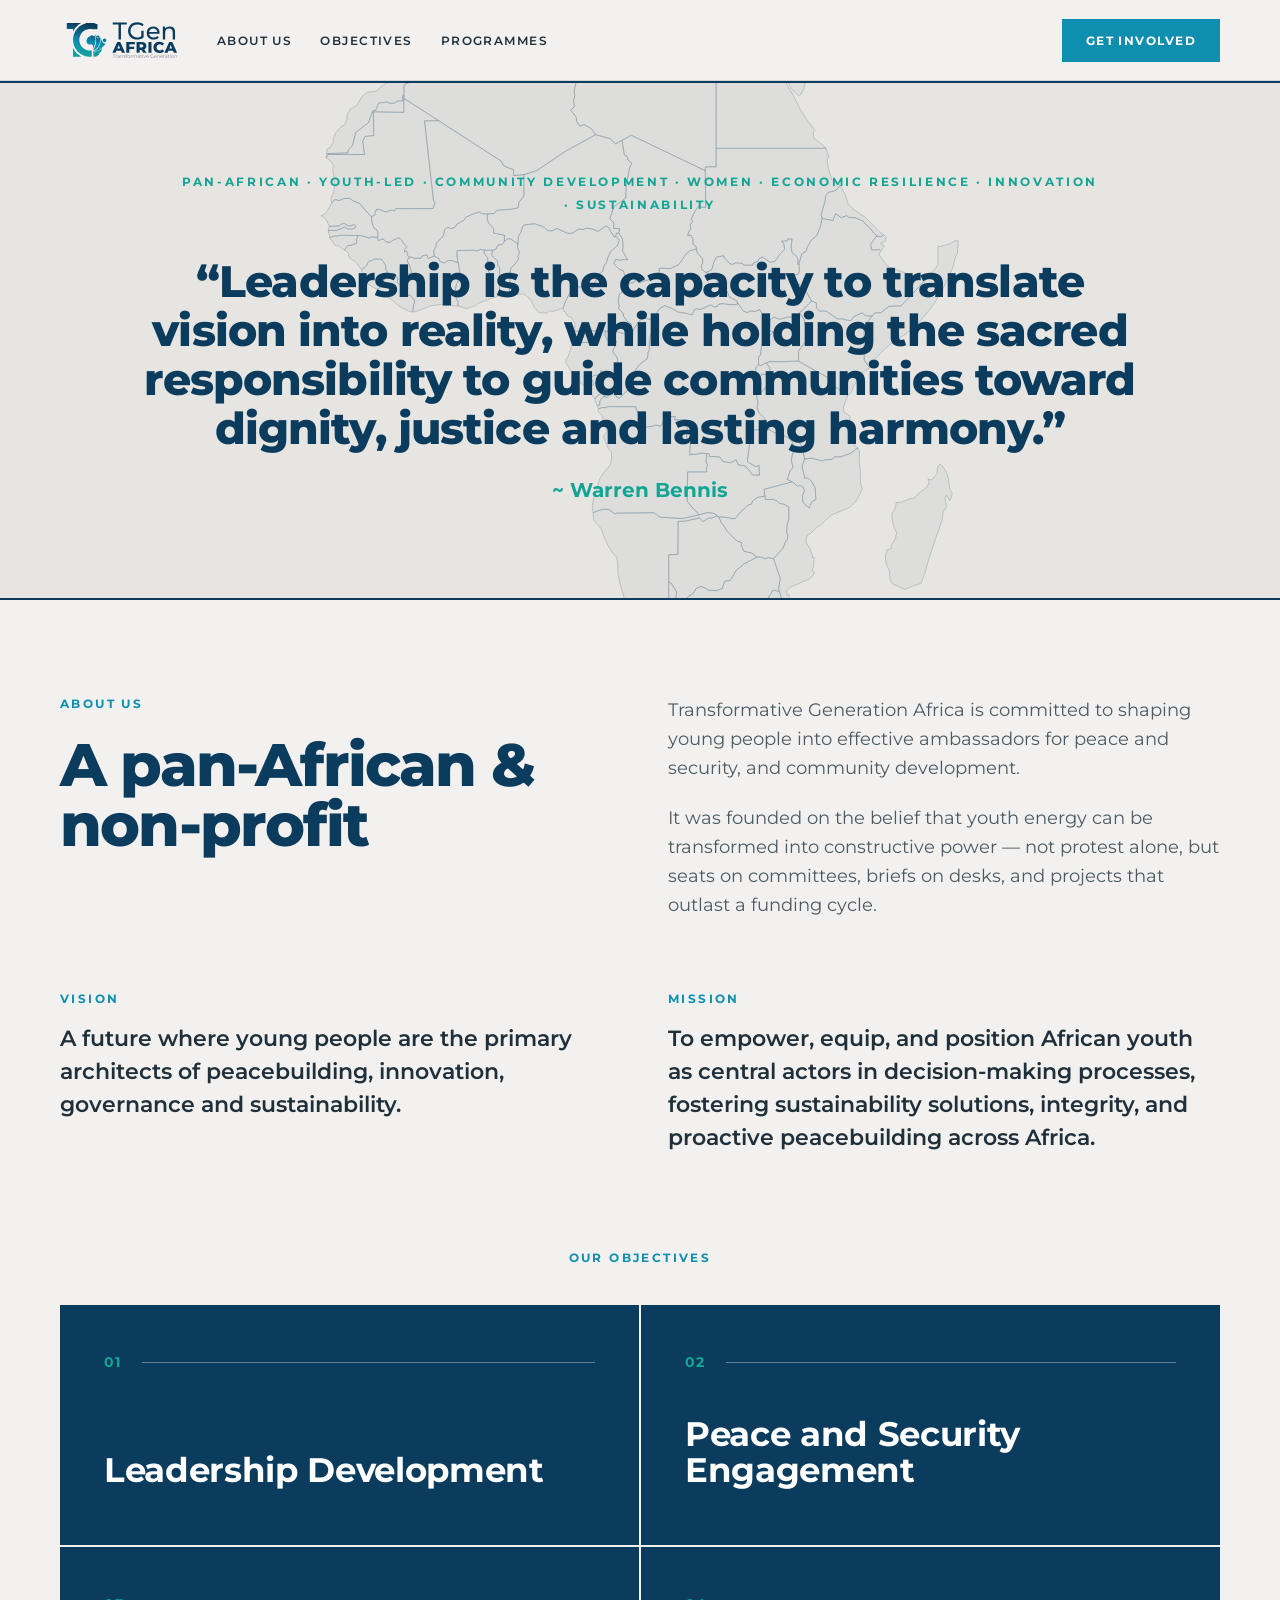
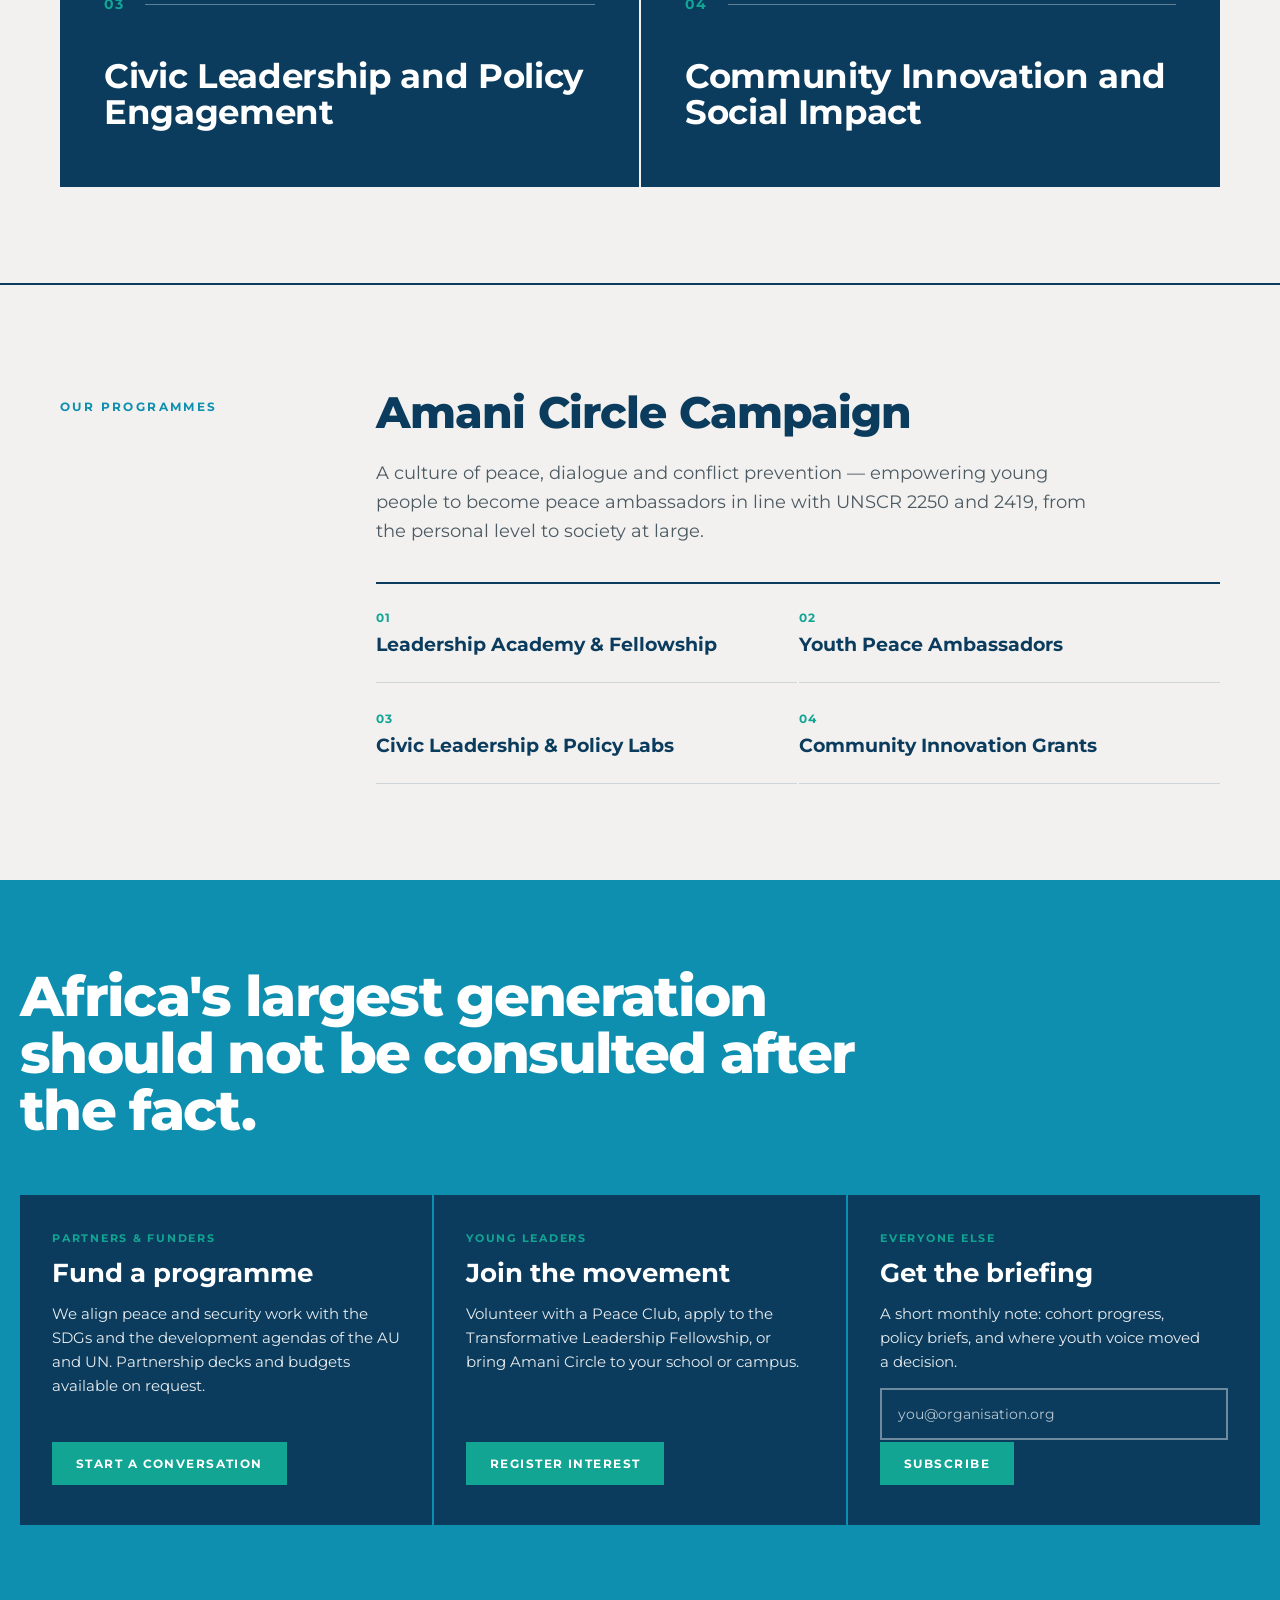
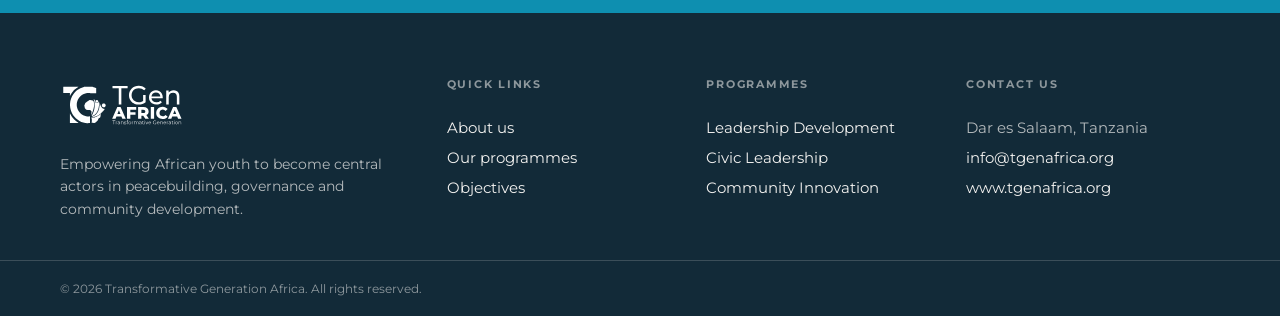
==== index.html @ 7a92871d "Remove redundant "Get involved" from header nav It duplicated the standalone Get involved button on " ====
<!DOCTYPE html>
<html lang="en">
<head>
<meta charset="utf-8">
<meta name="viewport" content="width=device-width, initial-scale=1">
<title>TGen Africa — Transformative Generation</title>
<meta name="description" content="TGen Africa equips African youth to become central actors in peacebuilding, governance and community development across the continent.">
<link rel="canonical" href="https://bupilipili.github.io/tgen-africa/">
<meta name="theme-color" content="#0B3C5D">

<link rel="icon" href="favicon.ico" sizes="any">
<link rel="icon" type="image/svg+xml" href="assets/brand/icon-colour.svg">
<link rel="icon" type="image/png" sizes="32x32" href="assets/brand/favicon-32.png">
<link rel="icon" type="image/png" sizes="192x192" href="assets/brand/favicon-192.png">
<link rel="apple-touch-icon" href="assets/brand/apple-touch-icon.png">
<link rel="manifest" href="site.webmanifest">

<meta property="og:type" content="website">
<meta property="og:site_name" content="TGen Africa">
<meta property="og:title" content="TGen Africa — Transformative Generation">
<meta property="og:description" content="A pan-African, youth-led non-profit equipping young people as central actors in peacebuilding, governance and community development.">
<meta property="og:url" content="https://bupilipili.github.io/tgen-africa/">
<meta property="og:image" content="https://bupilipili.github.io/tgen-africa/assets/brand/og-card.png">
<meta property="og:image:width" content="1200">
<meta property="og:image:height" content="630">
<meta name="twitter:card" content="summary_large_image">
<meta name="twitter:title" content="TGen Africa — Transformative Generation">
<meta name="twitter:description" content="A pan-African, youth-led non-profit equipping young people as central actors in peacebuilding, governance and community development.">
<meta name="twitter:image" content="https://bupilipili.github.io/tgen-africa/assets/brand/og-card.png">

<link rel="preconnect" href="https://fonts.googleapis.com">
<link rel="preconnect" href="https://fonts.gstatic.com" crossorigin>
<link href="https://fonts.googleapis.com/css2?family=Montserrat:wght@400;500;600;700;800&display=swap" rel="stylesheet">
<link rel="stylesheet" href="styles.css">
<script>
  /* JS-available flag set before first paint; the scroll-reveal start state
     is scoped to .js so content still shows if JS is off or fails. */
  document.documentElement.classList.add('js');
</script>
</head>
<body>
<a href="#about" class="skip-link">Skip to content</a>
<div class="page">

  <header class="hdr">
    <div class="hdr-in">
      <a href="#top" class="logo-link"><img src="assets/brand/logo-horizontal-colour.svg" alt="TGen Africa — Transformative Generation" class="hdr-logo" width="240" height="100"></a>
      <nav class="hdr-nav">
        <a href="#about">About us</a>
        <a href="#objectives">Objectives</a>
        <a href="#programmes">Programmes</a>
      </nav>
      <a href="#involved" class="btn btn-solid">Get involved</a>
    </div>
  </header>

  <section id="top" class="band-quote is-centered">
    <div class="qmap" aria-hidden="true"><div class="qmap-float">
<svg viewBox="0 0 723.9 760.0" xmlns="http://www.w3.org/2000/svg" preserveAspectRatio="xMidYMid meet" aria-hidden="true" focusable="false">
<g class="africa-geo">
<path d="M357.5 455.2L360.0 463.1L363.1 469.4L365.5 472.8L369.5 478.3L376.5 477.4L380.0 476.0L385.8 477.4L387.4 474.8L390.0 468.7L396.5 468.3L397.1 466.4L402.5 466.4L401.5 470.2L414.3 470.1L414.5 476.7L416.6 480.8L415.1 487.1L415.9 493.6L419.4 497.5L418.8 510.1L421.4 509.1L426.0 509.4L432.5 507.8L437.3 508.4L438.4 511.7L437.2 516.8L439.1 521.7L437.5 525.7L438.4 529.3L416.5 529.2L416.0 562.7L423.1 571.3L430.0 577.9L410.6 582.2L385.1 580.7L377.8 575.6L335.2 576.1L333.6 576.8L327.3 572.0L320.5 571.7L314.2 573.5L309.1 575.5L308.1 568.9L309.6 559.6L313.2 550.0L313.7 545.5L317.2 536.0L319.7 531.7L325.7 524.8L329.1 520.1L330.2 512.3L329.7 506.3L326.5 502.6L323.7 496.2L321.1 489.9L321.7 487.7L324.9 483.5L321.7 473.3L319.6 466.3L314.3 459.6L315.3 457.6L319.6 456.1L322.7 456.3L326.4 455.1L357.5 455.2ZM316.5 453.2L313.8 454.3L311.0 446.4L315.3 441.8L318.4 440.1L322.4 443.7L318.5 445.9L316.8 448.6L316.5 453.2Z" data-c="AGO"/>
<path d="M494.5 440.7L493.8 428.0L491.1 423.2L497.5 424.1L500.8 418.1L506.4 418.7L507.0 422.9L509.2 425.3L509.3 428.7L506.7 430.9L502.6 436.4L498.8 440.2L494.5 440.7Z" data-c="BDI"/>
<path d="M213.9 327.4L205.2 328.6L202.6 321.4L203.1 297.2L201.0 295.0L200.6 289.9L196.9 286.2L193.7 283.1L195.0 277.5L198.7 276.3L200.8 271.7L205.9 270.7L208.2 267.6L211.8 264.5L215.6 264.5L223.6 270.5L223.2 274.0L225.5 280.3L223.5 284.5L224.6 287.4L219.5 293.9L216.2 297.1L214.2 303.7L214.5 310.4L213.9 327.4Z" data-c="BEN"/>
<path d="M155.8 291.8L148.6 289.1L143.7 289.5L140.0 292.1L135.2 289.9L133.4 286.4L128.7 284.1L128.0 278.0L130.8 273.5L130.6 270.0L139.0 261.2L140.5 254.0L143.4 251.4L148.5 252.9L152.9 250.7L154.3 248.0L162.5 243.3L164.5 240.0L174.3 235.6L180.1 234.1L182.8 236.2L189.5 236.1L188.7 241.2L190.1 246.0L196.0 252.9L196.3 258.0L208.5 260.4L208.2 267.6L205.9 270.7L200.8 271.7L198.7 276.3L195.0 277.5L185.8 277.3L180.9 276.5L177.5 278.2L172.9 277.4L154.6 277.9L154.4 283.9L155.8 291.8Z" data-c="BFA"/>
<path d="M455.6 588.5L457.7 590.4L461.0 596.5L472.9 608.1L477.5 609.2L477.5 612.9L480.6 619.6L488.7 621.2L495.4 626.0L480.5 633.7L471.1 641.6L467.6 648.6L464.4 652.6L458.7 653.4L456.8 658.4L455.8 661.7L449.0 664.2L440.5 663.7L435.4 660.7L431.0 659.4L425.9 661.9L423.3 666.9L418.3 670.1L413.0 674.8L405.5 675.9L403.1 672.2L404.1 665.7L397.9 655.7L395.0 654.2L395.0 623.4L405.4 623.0L405.7 585.5L413.6 585.2L429.8 581.5L433.8 585.8L440.5 581.7L443.7 581.7L449.7 579.3L451.5 580.1L455.6 588.5Z" data-c="BWA"/>
<path d="M346.4 315.2L355.1 314.4L357.1 311.7L358.8 311.9L361.4 314.3L374.7 310.2L379.2 306.1L384.7 302.4L383.6 298.7L386.6 297.8L396.8 298.4L406.7 293.5L414.3 282.0L419.6 277.8L426.3 276.0L427.5 280.5L433.5 287.1L433.6 291.4L431.9 295.8L432.5 299.0L436.2 302.1L444.2 306.7L450.0 310.9L450.1 314.3L457.2 319.8L461.5 324.4L464.2 330.7L472.1 334.9L473.8 338.2L470.3 339.3L463.5 339.1L455.6 338.0L451.7 338.9L450.1 341.4L446.7 341.8L442.6 339.5L430.8 344.8L426.0 343.7L424.6 344.5L421.4 350.9L413.6 348.8L405.9 347.8L399.2 343.9L390.5 340.3L384.9 343.7L380.8 349.1L379.8 356.4L373.1 355.8L365.9 354.1L359.7 359.6L354.1 369.4L353.0 366.4L352.6 361.6L347.8 358.2L343.9 352.8L343.0 349.0L338.0 343.5L338.8 340.3L337.8 335.9L338.6 327.8L341.1 325.8L346.4 315.2Z" data-c="CAF"/>
<path d="M155.5 340.7L150.7 340.8L143.4 338.8L136.6 338.9L124.1 340.7L116.8 343.8L106.4 347.6L104.4 347.4L105.2 338.7L106.2 337.4L105.9 333.2L101.4 328.8L98.1 328.1L95.0 325.2L97.3 320.5L96.2 315.4L96.7 312.4L98.4 312.4L99.0 307.8L98.2 305.7L99.2 304.3L103.1 303.0L100.5 294.6L98.1 290.2L98.9 286.7L101.0 285.8L102.4 284.9L105.3 286.5L113.4 286.6L115.4 283.5L117.2 283.7L120.2 282.5L121.9 287.0L124.3 285.7L128.7 284.1L133.4 286.4L135.2 289.9L140.0 292.1L143.7 289.5L148.6 289.1L155.8 291.8L158.6 306.8L154.1 315.6L151.4 327.5L156.0 336.6L155.5 340.7Z" data-c="CIV"/>
<path d="M323.2 369.5L321.9 368.9L315.7 370.2L309.3 368.8L304.3 369.5L287.1 369.3L288.7 361.0L284.6 354.0L279.8 352.2L277.6 347.5L274.9 346.0L275.1 343.1L277.8 335.6L282.8 325.5L285.8 325.4L292.1 319.2L296.1 319.0L302.0 323.4L309.2 319.8L310.2 315.4L312.6 311.2L314.2 305.9L319.8 301.5L322.0 294.1L324.2 291.8L325.7 286.3L328.5 279.6L337.3 271.5L337.9 268.0L339.0 266.1L334.9 261.9L335.2 258.5L338.2 257.9L342.4 264.6L343.1 271.6L342.7 278.6L348.4 288.2L342.5 288.1L339.6 288.9L334.8 287.8L332.5 292.8L338.7 298.9L343.3 300.7L344.8 305.1L348.1 312.3L346.4 315.2L341.1 325.8L338.6 327.8L337.8 335.9L338.8 340.3L338.0 343.5L343.0 349.0L343.9 352.8L347.8 358.2L352.6 361.6L353.0 366.4L354.1 369.4L353.4 375.1L345.0 372.6L336.5 369.9L323.2 369.5Z" data-c="CMR"/>
<path d="M510.2 356.4L509.6 368.7L513.8 370.1L510.4 373.9L506.3 376.6L502.3 382.1L500.1 387.0L499.5 395.5L497.1 399.5L497.0 407.5L494.0 410.4L493.6 416.7L492.1 417.5L491.1 423.2L493.8 428.0L494.5 440.7L496.4 450.4L495.3 455.9L497.4 462.0L503.5 467.9L509.2 481.2L505.1 480.1L490.9 481.9L488.1 483.1L485.1 489.8L487.4 494.5L485.6 507.0L484.3 517.5L487.1 519.4L494.5 523.5L497.4 521.6L498.2 532.9L490.2 532.8L485.9 527.1L482.0 522.6L473.9 521.1L471.6 515.6L465.1 518.9L456.7 517.4L453.2 512.6L446.5 511.7L441.5 511.9L440.9 508.7L437.3 508.4L432.5 507.8L426.0 509.4L421.4 509.1L418.8 510.1L419.4 497.5L415.9 493.6L415.1 487.1L416.6 480.8L414.5 476.7L414.3 470.1L401.5 470.2L402.5 466.4L397.1 466.4L396.5 468.3L390.0 468.7L387.4 474.8L385.8 477.4L380.0 476.0L376.5 477.4L369.5 478.3L365.5 472.8L363.1 469.4L360.0 463.1L357.5 455.2L326.4 455.1L322.7 456.3L319.6 456.1L315.3 457.6L313.8 454.3L316.5 453.2L316.8 448.6L318.5 445.9L322.4 443.7L325.1 444.7L328.7 440.7L334.5 440.8L335.2 443.8L339.1 445.7L345.3 439.1L351.4 433.9L354.1 430.6L353.7 421.9L358.3 411.7L363.1 406.2L370.1 401.2L371.3 397.8L371.5 393.9L373.2 390.3L372.7 384.3L374.0 375.0L376.1 368.4L379.2 362.8L379.8 356.4L380.8 349.1L384.9 343.7L390.5 340.3L399.2 343.9L405.9 347.8L413.6 348.8L421.4 350.9L424.6 344.5L426.0 343.7L430.8 344.8L442.6 339.5L446.7 341.8L450.1 341.4L451.7 338.9L455.6 338.0L463.5 339.1L470.3 339.3L473.8 338.2L480.1 346.9L484.9 348.2L487.7 346.4L492.6 347.1L498.4 344.9L500.9 349.4L510.2 356.4Z" data-c="COD"/>
<path d="M322.4 443.7L318.4 440.1L315.3 441.8L311.0 446.4L302.4 435.2L310.4 429.4L306.4 422.5L310.0 419.8L317.1 418.5L318.0 413.8L323.6 418.9L332.9 419.3L336.1 414.4L337.4 407.4L336.3 399.1L331.3 392.9L335.9 380.7L333.2 378.6L325.4 379.5L322.5 374.0L323.2 369.5L336.5 369.9L345.0 372.6L353.4 375.1L354.1 369.4L359.7 359.6L365.9 354.1L373.1 355.8L379.8 356.4L379.2 362.8L376.1 368.4L374.0 375.0L372.7 384.3L373.2 390.3L371.5 393.9L371.3 397.8L370.1 401.2L363.1 406.2L358.3 411.7L353.7 421.9L354.1 430.6L351.4 433.9L345.3 439.1L339.1 445.7L335.2 443.8L334.5 440.8L328.7 440.7L325.1 444.7L322.4 443.7Z" data-c="COG"/>
<path d="M639.1 259.6L641.6 262.8L641.3 267.2L635.3 269.7L639.8 272.6L635.9 278.3L633.6 276.4L631.1 277.1L625.2 277.0L625.0 273.7L624.2 270.8L627.7 265.9L631.4 261.2L636.0 262.2L639.1 259.6Z" data-c="DJI"/>
<path d="M311.9 146.2L275.8 166.2L245.3 186.9L230.5 191.6L218.8 192.6L218.7 185.9L213.8 184.2L207.3 181.2L204.8 176.3L169.2 153.3L133.7 130.3L94.1 104.8L94.3 102.8L94.3 102.1L94.2 89.6L111.2 81.8L121.8 80.2L130.4 77.4L134.4 72.1L146.7 68.0L147.2 60.2L153.2 59.2L158.0 55.3L171.8 53.6L173.7 49.5L170.9 47.2L167.3 36.1L166.7 29.7L162.7 23.0L172.8 17.2L184.2 15.4L190.9 11.0L201.0 7.8L218.8 6.0L236.3 5.1L241.6 6.7L251.5 2.5L262.7 2.4L267.0 4.9L274.2 4.2L272.1 9.7L273.7 19.7L271.3 28.4L264.8 34.3L265.7 42.2L274.3 48.5L274.4 51.0L280.9 55.3L285.4 74.2L288.8 83.5L289.4 88.4L287.5 96.9L288.3 101.7L286.9 107.5L287.9 114.1L283.7 118.5L289.9 126.2L290.3 130.7L294.0 136.6L299.0 134.7L307.3 139.6L311.9 146.2Z" data-c="DZA"/>
<path d="M553.2 82.7L550.3 86.9L548.0 94.8L545.1 100.3L542.7 102.2L539.2 98.8L534.4 94.1L526.9 79.0L525.8 79.9L530.2 91.0L536.7 101.6L544.6 118.0L548.5 123.8L551.9 129.7L561.3 141.4L559.2 143.2L559.6 150.0L571.8 159.5L573.7 161.6L531.9 161.6L491.1 161.6L448.8 161.6L448.8 122.9L448.8 85.4L445.6 76.9L448.3 70.4L446.7 65.9L450.5 60.9L464.5 60.7L474.6 63.5L485.1 66.6L490.0 68.2L498.1 64.9L502.4 61.9L511.7 61.0L519.2 62.3L522.0 67.6L524.5 64.1L532.9 66.6L541.1 67.2L546.3 64.6L553.2 82.7Z" data-c="EGY"/>
<path d="M631.4 261.2L627.8 257.8L623.5 251.7L618.9 248.3L616.1 244.6L607.0 240.4L599.7 240.3L597.2 238.1L591.0 240.6L584.6 235.8L581.4 243.7L569.1 241.4L568.0 237.2L572.5 221.8L573.6 214.8L576.9 211.5L584.6 209.8L590.0 203.8L596.1 216.0L599.0 225.6L604.7 230.8L619.1 240.7L625.0 246.7L630.7 252.8L634.0 256.4L639.1 259.6L636.0 262.2L631.4 261.2Z" data-c="ERI"/>
<path d="M584.6 235.8L591.0 240.6L597.2 238.1L599.7 240.3L607.0 240.4L616.1 244.6L618.9 248.3L623.5 251.7L627.8 257.8L631.4 261.2L627.7 265.9L624.2 270.8L625.0 273.7L625.2 277.0L631.1 277.1L633.6 276.4L635.9 278.3L633.6 282.0L637.5 287.8L641.4 292.9L645.4 296.6L679.8 309.1L688.7 309.0L658.9 340.7L645.2 341.1L635.9 348.5L629.1 348.7L626.2 352.1L619.0 352.1L614.8 348.5L605.2 352.9L602.1 357.3L595.0 356.5L592.7 355.2L590.2 355.5L586.9 355.4L573.6 346.5L566.3 346.5L562.7 343.0L562.7 337.1L557.2 335.3L551.0 323.9L546.2 321.4L544.3 317.2L539.0 312.1L532.5 311.3L536.1 305.3L541.7 305.1L543.3 301.9L543.1 292.4L546.2 281.4L551.2 278.4L552.3 274.1L556.8 266.1L563.1 260.9L567.4 250.5L569.1 241.4L581.4 243.7L584.6 235.8Z" data-c="ETH"/>
<path d="M302.4 435.2L291.5 424.6L284.6 415.9L278.2 405.0L278.5 401.5L280.8 398.2L283.4 390.5L285.5 382.7L289.1 382.1L304.4 382.2L304.3 369.5L309.3 368.8L315.7 370.2L321.9 368.9L323.2 369.5L322.5 374.0L325.4 379.5L333.2 378.6L335.9 380.7L331.3 392.9L336.3 399.1L337.4 407.4L336.1 414.4L332.9 419.3L323.6 418.9L318.0 413.8L317.1 418.5L310.0 419.8L306.4 422.5L310.4 429.4L302.4 435.2Z" data-c="GAB"/>
<path d="M196.7 330.9L180.2 337.1L174.4 340.7L164.9 343.7L155.5 340.7L156.0 336.6L151.4 327.5L154.1 315.6L158.6 306.8L155.8 291.8L154.4 283.9L154.6 277.9L172.9 277.4L177.5 278.2L180.9 276.5L185.8 277.3L185.0 280.6L189.4 286.0L189.4 293.7L190.4 301.9L193.1 305.8L190.7 315.3L191.6 320.5L194.4 327.2L196.7 330.9Z" data-c="GHA"/>
<path d="M96.7 312.4L93.7 312.1L91.6 316.4L88.6 316.3L86.6 314.1L87.3 309.8L82.9 303.4L80.1 304.6L77.9 304.8L75.0 305.4L75.1 301.5L73.4 298.8L73.7 295.7L71.4 291.3L68.5 287.5L60.1 287.5L57.6 289.5L54.7 289.7L52.9 292.0L51.7 294.9L46.1 299.6L41.5 293.3L37.4 289.2L34.7 287.9L32.1 285.8L30.9 281.1L29.3 278.8L26.3 277.1L30.9 271.9L34.1 272.1L36.9 270.4L39.2 270.3L40.9 268.9L40.0 265.5L41.1 264.4L41.3 260.8L46.4 260.9L54.0 263.5L56.3 263.2L57.1 262.1L62.8 262.9L64.3 262.3L64.9 266.1L66.6 266.1L69.4 264.7L71.1 265.1L74.0 267.8L78.5 268.6L81.4 266.3L84.8 264.9L87.4 263.4L89.5 263.7L91.8 266.0L93.1 268.9L97.4 273.3L95.2 276.1L94.8 279.5L97.0 278.4L98.4 279.7L97.8 282.8L101.0 285.8L98.9 286.7L98.1 290.2L100.5 294.6L103.1 303.0L99.2 304.3L98.2 305.7L99.0 307.8L98.4 312.4L96.7 312.4Z" data-c="GIN"/>
<path d="M8.2 254.8L9.6 250.2L21.1 249.9L23.4 247.4L26.8 247.2L30.9 249.8L34.2 249.8L37.7 248.1L39.8 251.1L35.2 253.5L30.7 253.3L26.2 251.1L22.2 253.5L20.4 253.6L17.8 255.1L8.2 254.8Z" data-c="GMB"/>
<path d="M26.3 277.1L20.6 272.7L16.2 272.0L13.8 269.0L13.9 267.4L10.6 265.2L10.0 262.9L15.6 261.2L19.0 261.5L21.9 260.3L41.3 260.8L41.1 264.4L40.0 265.5L40.9 268.9L39.2 270.3L36.9 270.4L34.1 272.1L30.9 271.9L26.3 277.1Z" data-c="GNB"/>
<path d="M285.5 382.7L283.5 381.1L287.1 369.3L304.3 369.5L304.4 382.2L289.1 382.1L285.5 382.7Z" data-c="GNQ"/>
<path d="M617.1 402.4L623.4 411.1L616.0 415.3L613.4 419.7L609.5 420.4L608.0 427.8L604.6 432.1L602.5 439.1L598.3 442.6L583.2 432.0L582.5 425.9L544.3 404.5L542.5 403.3L542.4 392.2L545.4 387.9L550.6 380.9L554.4 373.3L549.8 361.2L548.6 355.9L543.6 348.6L550.1 342.3L557.2 335.3L562.7 337.1L562.7 343.0L566.3 346.5L573.6 346.5L586.9 355.4L590.2 355.5L592.7 355.2L595.0 356.5L602.1 357.3L605.2 352.9L614.8 348.5L619.0 352.1L626.2 352.1L617.0 364.0L617.1 402.4Z" data-c="KEN"/>
<path d="M104.4 347.4L101.6 347.5L90.8 342.4L81.2 334.4L72.2 328.7L65.1 321.9L67.6 318.5L68.2 315.4L73.0 309.7L77.9 304.8L80.1 304.6L82.9 303.4L87.3 309.8L86.6 314.1L88.6 316.3L91.6 316.4L93.7 312.1L96.7 312.4L96.2 315.4L97.3 320.5L95.0 325.2L98.1 328.1L101.4 328.8L105.9 333.2L106.2 337.4L105.2 338.7L104.4 347.4Z" data-c="LBR"/>
<path d="M341.9 152.6L334.5 156.5L328.5 150.7L311.9 146.2L307.3 139.6L299.0 134.7L294.0 136.6L290.3 130.7L289.9 126.2L283.7 118.5L287.9 114.1L286.9 107.5L288.3 101.7L287.5 96.9L289.4 88.4L288.8 83.5L285.4 74.2L290.5 71.7L291.4 67.3L290.3 62.9L297.5 58.9L300.8 55.5L305.9 52.5L306.5 44.4L318.9 48.0L323.3 47.1L332.1 48.8L346.1 53.5L351.0 62.9L360.5 65.0L375.3 69.4L386.5 74.6L391.6 71.9L396.7 67.0L394.2 59.0L397.5 53.8L405.1 48.9L412.4 47.5L426.6 49.6L430.2 54.3L434.1 54.4L437.5 56.2L447.9 57.4L450.5 60.9L446.7 65.9L448.3 70.4L445.6 76.9L448.8 85.4L448.8 122.9L448.8 161.6L448.8 182.7L436.7 182.7L436.5 187.1L394.5 167.0L352.5 146.8L341.9 152.6Z" data-c="LBY"/>
<path d="M490.7 698.3L494.3 701.4L491.1 706.6L489.3 710.0L483.4 711.6L481.5 715.0L477.7 716.0L469.8 707.9L475.4 701.3L481.1 697.2L486.1 695.0L490.7 698.3Z" data-c="LSO"/>
<path d="M130.9 16.8L137.2 21.3L147.2 20.5L158.1 22.9L162.7 23.0L166.7 29.7L167.3 36.1L170.9 47.2L173.7 49.5L171.8 53.6L158.0 55.3L153.2 59.2L147.2 60.2L146.7 68.0L134.4 72.1L130.4 77.4L121.8 80.2L111.2 81.8L94.2 89.6L94.3 102.1L92.7 102.1L93.0 107.7L86.5 108.1L83.1 110.5L78.3 110.5L74.5 109.1L65.6 110.2L62.2 118.4L58.9 119.2L53.9 132.5L39.3 143.8L35.8 158.4L31.5 163.1L30.3 166.9L6.5 167.7L6.4 167.7L6.9 162.9L10.9 160.0L14.4 154.5L13.7 150.9L17.3 143.5L23.2 136.8L26.7 135.1L29.5 129.0L29.7 123.4L33.5 116.8L40.5 113.0L47.2 102.3L47.4 102.1L52.7 98.1L62.5 96.9L70.8 89.7L76.1 86.9L84.9 78.1L82.2 65.0L86.2 55.9L87.6 50.4L94.4 43.3L105.0 38.5L112.8 34.1L119.8 23.2L123.1 16.7L130.9 16.8Z" data-c="MAR"/>
<path d="M707.2 524.6L710.0 529.1L712.6 536.1L714.3 548.7L717.0 553.7L715.9 558.7L714.1 561.8L710.5 555.7L708.5 558.8L710.5 566.6L709.6 571.0L706.7 573.5L706.0 582.4L701.9 594.7L696.7 609.2L690.2 629.1L686.2 643.8L681.4 656.0L672.8 658.5L663.6 662.9L657.6 660.2L649.2 656.5L646.3 650.9L645.6 641.6L641.9 633.2L641.0 625.6L642.8 618.0L647.7 616.2L647.7 612.7L652.7 604.7L653.7 598.0L651.3 593.0L649.3 586.4L648.4 576.7L652.1 570.8L653.5 564.1L658.8 563.7L664.6 561.5L668.5 559.6L673.1 559.5L679.1 553.5L687.8 547.0L691.0 541.7L689.5 537.2L694.0 538.5L699.8 531.2L700.0 524.8L703.5 520.1L707.2 524.6Z" data-c="MDG"/>
<path d="M57.4 239.4L61.0 237.5L62.7 231.3L66.1 231.0L73.4 234.0L79.4 231.9L83.4 232.6L85.0 230.2L127.3 230.1L129.6 222.7L127.8 221.4L122.7 176.0L117.6 130.5L133.7 130.3L169.2 153.3L204.8 176.3L207.3 181.2L213.8 184.2L218.7 185.9L218.8 192.6L230.5 191.6L230.5 215.9L224.8 222.9L223.9 229.4L214.5 231.1L200.1 232.0L196.3 235.7L189.5 236.1L182.8 236.2L180.1 234.1L174.3 235.6L164.5 240.0L162.5 243.3L154.3 248.0L152.9 250.7L148.5 252.9L143.4 251.4L140.5 254.0L139.0 261.2L130.6 270.0L130.8 273.5L128.0 278.0L128.7 284.1L124.3 285.7L121.9 287.0L120.2 282.5L117.2 283.7L115.4 283.5L113.4 286.6L105.3 286.5L102.4 284.9L101.0 285.8L97.8 282.8L98.4 279.7L97.0 278.4L94.8 279.5L95.2 276.1L97.4 273.3L93.1 268.9L91.8 266.0L89.5 263.7L87.4 263.4L84.8 264.9L81.4 266.3L78.5 268.6L74.0 267.8L71.1 265.1L69.4 264.7L66.6 266.1L64.9 266.1L64.3 262.3L64.8 259.0L63.9 254.9L60.0 252.0L57.9 245.9L57.4 239.4Z" data-c="MLI"/>
<path d="M549.4 514.6L557.3 513.8L570.0 516.8L572.7 515.4L580.1 515.2L583.8 512.0L590.1 512.2L601.6 508.1L610.0 502.0L611.7 506.7L611.3 517.2L612.6 526.4L613.0 542.9L614.9 548.0L611.7 555.6L607.6 562.9L600.9 569.4L591.3 573.4L579.4 578.5L567.5 589.8L563.5 591.8L556.1 599.2L551.8 601.7L550.9 609.2L555.9 617.2L558.0 623.3L558.1 626.5L560.0 626.0L559.7 636.3L558.0 641.2L560.4 643.0L558.9 647.4L554.5 651.1L545.8 654.7L533.1 660.4L528.5 664.3L529.4 668.7L532.1 669.4L531.2 674.9L523.2 674.9L522.3 670.2L520.8 665.5L519.9 661.7L521.7 650.0L519.0 642.5L514.0 627.7L525.0 615.7L527.8 608.1L529.4 607.1L530.6 600.9L528.9 597.8L529.4 590.0L531.4 582.7L531.4 569.3L525.9 565.9L520.9 565.2L518.6 562.6L513.8 560.4L505.0 560.6L504.3 556.6L503.3 549.1L535.2 540.5L541.3 545.5L544.2 544.5L548.4 547.2L549.0 551.4L546.8 556.3L547.5 563.8L554.4 570.3L557.6 563.0L562.2 560.7L561.3 547.2L556.9 539.6L553.1 536.2L549.4 536.3L546.5 522.6L549.4 514.6Z" data-c="MOZ"/>
<path d="M57.4 239.4L50.5 232.2L44.1 224.4L37.1 221.6L32.1 218.5L26.2 218.6L21.1 220.9L15.8 220.0L12.2 223.4L11.3 217.7L14.3 212.5L15.6 202.6L14.4 192.2L13.1 187.0L14.2 181.7L11.5 176.7L5.9 172.2L8.2 168.7L49.4 168.7L47.4 153.5L50.0 148.1L59.9 147.2L59.5 120.2L94.1 120.8L94.1 104.8L133.7 130.3L117.6 130.5L122.7 176.0L127.8 221.4L129.6 222.7L127.3 230.1L85.0 230.2L83.4 232.6L79.4 231.9L73.4 234.0L66.1 231.0L62.7 231.3L61.0 237.5L57.4 239.4Z" data-c="MRT"/>
<path d="M549.4 514.6L546.5 522.6L549.4 536.3L553.1 536.2L556.9 539.6L561.3 547.2L562.2 560.7L557.6 563.0L554.4 570.3L547.5 563.8L546.8 556.3L549.0 551.4L548.4 547.2L544.2 544.5L541.3 545.5L535.2 540.5L529.7 537.7L532.9 528.0L536.2 524.3L534.2 515.6L536.3 507.0L538.1 504.2L535.4 495.2L530.5 490.5L540.8 492.5L542.9 495.4L546.5 500.3L549.4 514.6Z" data-c="MWI"/>
<path d="M357.6 694.3L349.8 686.3L345.7 678.6L343.4 668.4L340.8 660.7L337.3 644.5L337.0 631.9L335.7 626.2L331.6 621.8L326.1 613.1L320.6 600.5L318.3 593.9L309.7 583.6L309.1 575.5L314.2 573.5L320.5 571.7L327.3 572.0L333.6 576.8L335.2 576.1L377.8 575.6L385.1 580.7L410.6 582.2L430.0 577.9L438.6 575.5L445.4 576.1L449.6 578.4L449.7 579.3L443.7 581.7L440.5 581.7L433.8 585.8L429.8 581.5L413.6 585.2L405.7 585.5L405.4 623.0L395.0 623.4L395.0 654.2L395.0 693.0L385.6 698.4L380.0 699.2L373.3 697.2L368.6 696.4L366.8 691.9L362.7 689.1L357.6 694.3Z" data-c="NAM"/>
<path d="M208.2 267.6L208.5 260.4L196.3 258.0L196.0 252.9L190.1 246.0L188.7 241.2L189.5 236.1L196.3 235.7L200.1 232.0L214.5 231.1L223.9 229.4L224.8 222.9L230.5 215.9L230.5 191.6L245.3 186.9L275.8 166.2L311.9 146.2L328.5 150.7L334.5 156.5L341.9 152.6L344.5 168.9L348.4 171.7L348.6 175.0L353.0 178.6L350.7 183.2L346.6 204.5L346.1 218.2L332.7 228.2L328.1 242.0L332.5 245.9L332.5 252.7L339.2 252.9L338.2 257.9L335.2 258.5L334.9 261.9L332.9 262.1L325.8 250.6L323.3 250.1L315.1 256.0L306.9 253.0L301.3 252.3L298.2 253.8L292.1 253.5L285.8 258.0L280.5 258.3L267.7 252.8L262.7 255.4L257.4 255.2L253.4 251.2L242.9 247.3L231.6 248.6L228.8 250.8L227.3 256.9L224.3 261.1L223.6 270.5L215.6 264.5L211.8 264.5L208.2 267.6Z" data-c="NER"/>
<path d="M275.1 343.1L264.1 346.9L260.1 346.3L256.1 348.7L247.7 348.4L242.0 341.9L238.6 334.2L231.1 327.3L223.2 327.4L213.9 327.4L214.5 310.4L214.2 303.7L216.2 297.1L219.5 293.9L224.6 287.4L223.5 284.5L225.5 280.3L223.2 274.0L223.6 270.5L224.3 261.1L227.3 256.9L228.8 250.8L231.6 248.6L242.9 247.3L253.4 251.2L257.4 255.2L262.7 255.4L267.7 252.8L280.5 258.3L285.8 258.0L292.1 253.5L298.2 253.8L301.3 252.3L306.9 253.0L315.1 256.0L323.3 250.1L325.8 250.6L332.9 262.1L334.9 261.9L339.0 266.1L337.9 268.0L337.3 271.5L328.5 279.6L325.7 286.3L324.2 291.8L322.0 294.1L319.8 301.5L314.2 305.9L312.6 311.2L310.2 315.4L309.2 319.8L302.0 323.4L296.1 319.0L292.1 319.2L285.8 325.4L282.8 325.5L277.8 335.6L275.1 343.1Z" data-c="NGA"/>
<path d="M505.8 405.3L510.0 411.2L509.4 417.4L506.4 418.7L500.8 418.1L497.5 424.1L491.1 423.2L492.1 417.5L493.6 416.7L494.0 410.4L497.0 407.5L499.5 408.5L505.8 405.3Z" data-c="RWA"/>
<path d="M93.0 107.7L92.7 102.1L94.3 102.1L94.3 102.8L94.1 104.8L94.1 120.8L59.5 120.2L59.9 147.2L50.0 148.1L47.4 153.5L49.4 168.7L8.2 168.7L5.9 172.2L6.4 167.7L6.5 167.7L30.3 166.9L31.5 163.1L35.8 158.4L39.3 143.8L53.9 132.5L58.9 119.2L62.2 118.4L65.6 110.2L74.5 109.1L78.3 110.5L83.1 110.5L86.5 108.1L93.0 107.7Z" data-c="ESH"/>
<path d="M543.1 293.7L541.7 293.5L541.9 288.2L540.6 284.6L535.2 280.4L533.9 272.8L535.2 265.1L530.3 264.3L529.6 266.7L523.2 267.2L525.8 270.3L526.7 276.6L520.9 282.4L515.7 290.0L510.2 291.1L501.4 285.0L497.4 287.1L496.3 290.2L490.9 292.2L490.5 294.4L480.0 294.4L478.6 292.2L471.0 291.8L467.2 293.6L464.3 292.7L458.9 286.6L457.1 283.7L449.5 285.1L446.6 290.0L443.9 299.4L440.3 301.4L437.0 302.6L436.2 302.1L432.5 299.0L431.9 295.8L433.6 291.4L433.5 287.1L427.5 280.5L426.3 276.0L426.4 273.4L422.5 270.3L422.4 264.2L420.2 260.2L416.5 260.8L417.6 256.9L420.3 252.5L419.1 248.1L422.6 244.9L420.4 242.5L423.2 236.0L428.0 228.2L437.0 228.9L436.5 187.1L436.7 182.7L448.8 182.7L448.8 161.6L491.1 161.6L531.9 161.6L573.7 161.6L577.1 172.0L574.8 173.9L576.3 184.7L580.2 197.3L584.2 199.9L590.0 203.8L584.6 209.8L576.9 211.5L573.6 214.8L572.5 221.8L568.0 237.2L569.1 241.4L567.4 250.5L563.1 260.9L556.8 266.1L552.3 274.1L551.2 278.4L546.2 281.4L543.1 292.4L543.1 293.7Z" data-c="SDN"/>
<path d="M543.1 293.7L543.3 301.9L541.7 305.1L536.1 305.3L532.5 311.3L539.0 312.1L544.3 317.2L546.2 321.4L551.0 323.9L557.2 335.3L550.1 342.3L543.6 348.6L537.1 353.4L529.7 353.4L521.2 355.9L514.5 353.5L510.2 356.4L500.9 349.4L498.4 344.9L492.6 347.1L487.7 346.4L484.9 348.2L480.1 346.9L473.8 338.2L472.1 334.9L464.2 330.7L461.5 324.4L457.2 319.8L450.1 314.3L450.0 310.9L444.2 306.7L437.0 302.6L440.3 301.4L443.9 299.4L446.6 290.0L449.5 285.1L457.1 283.7L458.9 286.6L464.3 292.7L467.2 293.6L471.0 291.8L478.6 292.2L480.0 294.4L490.5 294.4L490.9 292.2L496.3 290.2L497.4 287.1L501.4 285.0L510.2 291.1L515.7 290.0L520.9 282.4L526.7 276.6L525.8 270.3L523.2 267.2L529.6 266.7L530.3 264.3L535.2 265.1L533.9 272.8L535.2 280.4L540.6 284.6L541.9 288.2L541.7 293.5L543.1 293.7Z" data-c="SSD"/>
<path d="M9.6 250.2L5.3 242.0L0.0 238.2L4.6 236.2L9.7 228.8L12.2 223.4L15.8 220.0L21.1 220.9L26.2 218.6L32.1 218.5L37.1 221.6L44.1 224.4L50.5 232.2L57.4 239.4L57.9 245.9L60.0 252.0L63.9 254.9L64.8 259.0L64.3 262.3L62.8 262.9L57.1 262.1L56.3 263.2L54.0 263.5L46.4 260.9L41.3 260.8L21.9 260.3L19.0 261.5L15.6 261.2L10.0 262.9L8.2 254.8L17.8 255.1L20.4 253.6L22.2 253.5L26.2 251.1L30.7 253.3L35.2 253.5L39.8 251.1L37.7 248.1L34.2 249.8L30.9 249.8L26.8 247.2L23.4 247.4L21.1 249.9L9.6 250.2Z" data-c="SEN"/>
<path d="M65.1 321.9L62.3 321.1L54.7 316.8L49.2 311.2L47.4 307.4L46.1 299.6L51.7 294.9L52.9 292.0L54.7 289.7L57.6 289.5L60.1 287.5L68.5 287.5L71.4 291.3L73.7 295.7L73.4 298.8L75.1 301.5L75.0 305.4L77.9 304.8L73.0 309.7L68.2 315.4L67.6 318.5L65.1 321.9Z" data-c="SLE"/>
<path d="M709.1 271.4L714.7 270.3L719.7 266.7L723.7 266.7L723.9 269.6L722.9 275.7L723.0 281.3L720.8 285.1L717.8 296.5L712.7 308.2L706.2 321.7L697.2 337.1L688.2 348.9L675.8 363.3L665.3 371.8L649.5 382.2L639.7 390.2L628.2 403.0L625.8 408.6L623.4 411.1L617.1 402.4L617.0 364.0L626.2 352.1L629.1 348.7L635.9 348.5L645.2 341.1L658.9 340.7L688.7 309.0L696.0 300.3L700.8 293.8L700.8 288.3L700.8 277.7L700.8 273.3L700.9 273.2L704.3 273.0L709.1 271.4Z" data-c="SOM"/>
<path d="M523.2 674.9L521.1 679.5L514.9 680.7L508.6 675.0L508.5 671.3L511.4 667.4L512.4 664.3L515.4 663.5L520.8 665.5L522.3 670.2L523.2 674.9Z" data-c="SWZ"/>
<path d="M338.2 257.9L339.2 252.9L332.5 252.7L332.5 245.9L328.1 242.0L332.7 228.2L346.1 218.2L346.6 204.5L350.7 183.2L353.0 178.6L348.6 175.0L348.4 171.7L344.5 168.9L341.9 152.6L352.5 146.8L394.5 167.0L436.5 187.1L437.0 228.9L428.0 228.2L423.2 236.0L420.4 242.5L422.6 244.9L419.1 248.1L420.3 252.5L417.6 256.9L416.5 260.8L420.2 260.2L422.4 264.2L422.5 270.3L426.4 273.4L426.3 276.0L419.6 277.8L414.3 282.0L406.7 293.5L396.8 298.4L386.6 297.8L383.6 298.7L384.7 302.4L379.2 306.1L374.7 310.2L361.4 314.3L358.8 311.9L357.1 311.7L355.1 314.4L346.4 315.2L348.1 312.3L344.8 305.1L343.3 300.7L338.7 298.9L332.5 292.8L334.8 287.8L339.6 288.9L342.5 288.1L348.4 288.2L342.7 278.6L343.1 271.6L342.4 264.6L338.2 257.9Z" data-c="TCD"/>
<path d="M205.2 328.6L196.7 330.9L194.4 327.2L191.6 320.5L190.7 315.3L193.1 305.8L190.4 301.9L189.4 293.7L189.4 286.0L185.0 280.6L185.8 277.3L195.0 277.5L193.7 283.1L196.9 286.2L200.6 289.9L201.0 295.0L203.1 297.2L202.6 321.4L205.2 328.6Z" data-c="TGO"/>
<path d="M285.4 74.2L280.9 55.3L274.4 51.0L274.3 48.5L265.7 42.2L264.8 34.3L271.3 28.4L273.7 19.7L272.1 9.7L274.2 4.2L285.7 0.0L293.1 1.3L292.7 6.6L301.7 2.7L302.4 4.7L297.2 9.9L297.1 14.8L300.7 17.4L299.3 26.5L292.4 31.8L294.4 37.5L299.9 37.7L302.5 42.7L306.5 44.4L305.9 52.5L300.8 55.5L297.5 58.9L290.3 62.9L291.4 67.3L290.5 71.7L285.4 74.2Z" data-c="TUN"/>
<path d="M542.5 403.3L544.3 404.5L582.5 425.9L583.2 432.0L598.3 442.6L593.4 455.6L594.1 461.5L600.8 465.4L601.1 468.1L598.2 474.5L598.8 477.7L598.1 482.7L601.8 489.3L606.2 499.7L610.0 502.0L601.6 508.1L590.1 512.2L583.8 512.0L580.1 515.2L572.7 515.4L570.0 516.8L557.3 513.8L549.4 514.6L546.5 500.3L542.9 495.4L540.8 492.5L530.5 490.5L524.5 487.4L517.8 485.6L513.6 483.8L509.2 481.2L503.5 467.9L497.4 462.0L495.3 455.9L496.4 450.4L494.5 440.7L498.8 440.2L502.6 436.4L506.7 430.9L509.3 428.7L509.2 425.3L507.0 422.9L506.4 418.7L509.4 417.4L510.0 411.2L505.8 405.3L509.5 404.0L521.1 404.1L542.5 403.3Z" data-c="TZA"/>
<path d="M521.1 404.1L509.5 404.0L505.8 405.3L499.5 408.5L497.0 407.5L497.1 399.5L499.5 395.5L500.1 387.0L502.3 382.1L506.3 376.6L510.4 373.9L513.8 370.1L509.5 368.7L510.2 356.4L514.5 353.5L521.2 355.9L529.7 353.4L537.1 353.4L543.6 348.6L548.6 355.9L549.8 361.2L554.4 373.3L550.6 380.9L545.4 387.9L542.4 392.2L542.5 403.3L521.1 404.1Z" data-c="UGA"/>
<path d="M517.4 701.4L515.4 703.0L510.9 708.3L508.0 713.7L502.0 721.3L490.1 732.1L482.7 738.4L474.7 743.2L463.7 747.3L458.3 747.9L457.0 750.8L450.6 749.2L445.4 751.2L434.0 749.2L427.6 750.5L423.2 749.9L412.4 754.1L403.4 755.8L396.9 759.7L392.1 760.0L387.6 756.2L384.1 756.1L379.5 751.4L379.0 752.8L377.6 750.0L377.7 743.8L374.3 736.7L377.7 734.8L377.4 726.7L370.5 716.9L365.2 708.0L365.2 707.9L357.6 694.3L362.7 689.1L366.8 691.9L368.6 696.4L373.3 697.2L380.0 699.2L385.6 698.4L395.0 693.0L395.0 654.2L397.9 655.7L404.1 665.7L403.1 672.2L405.5 675.9L413.0 674.8L418.3 670.1L423.3 666.9L425.9 661.9L431.0 659.4L435.4 660.7L440.5 663.7L449.0 664.2L455.8 661.7L456.8 658.4L458.7 653.4L464.4 652.6L467.6 648.6L471.1 641.6L480.5 633.7L495.4 626.0L499.7 626.1L504.8 627.9L508.4 626.6L514.0 627.7L519.0 642.5L521.7 650.0L519.9 661.7L520.8 665.5L515.4 663.5L512.4 664.3L511.4 667.4L508.5 671.3L508.6 675.0L514.9 680.7L521.1 679.5L523.2 674.9L531.2 674.9L528.6 682.6L527.3 691.4L524.6 696.1L517.4 701.4ZM490.7 698.3L486.1 695.0L481.1 697.2L475.4 701.3L469.8 707.9L477.7 716.0L481.5 715.0L483.4 711.6L489.3 710.0L491.1 706.6L494.3 701.4L490.7 698.3Z" data-c="ZAF"/>
<path d="M530.5 490.5L535.4 495.2L538.1 504.2L536.3 507.0L534.2 515.6L536.2 524.3L532.9 528.0L529.7 537.7L535.2 540.5L503.3 549.1L504.3 556.6L496.3 558.1L490.3 562.3L489.0 565.9L485.3 566.8L476.1 575.4L470.3 582.2L466.7 582.5L463.3 581.3L451.5 580.1L449.7 579.3L449.6 578.4L445.4 576.1L438.6 575.5L430.0 577.9L423.1 571.3L416.0 562.7L416.5 529.2L438.4 529.3L437.5 525.7L439.1 521.7L437.2 516.8L438.4 511.7L437.3 508.4L440.9 508.7L441.5 511.9L446.5 511.7L453.2 512.6L456.7 517.4L465.1 518.9L471.6 515.6L473.9 521.1L482.0 522.6L485.9 527.1L490.2 532.8L498.2 532.9L497.4 521.6L494.5 523.5L487.1 519.4L484.3 517.5L485.6 507.0L487.4 494.5L485.1 489.8L488.1 483.1L490.9 481.9L505.1 480.1L509.2 481.2L513.6 483.8L517.8 485.6L524.5 487.4L530.5 490.5Z" data-c="ZMB"/>
<path d="M514.0 627.7L508.4 626.6L504.8 627.9L499.7 626.1L495.4 626.0L488.7 621.2L480.6 619.6L477.5 612.9L477.5 609.2L472.9 608.1L461.0 596.5L457.7 590.4L455.6 588.5L451.5 580.1L463.3 581.3L466.7 582.5L470.3 582.2L476.1 575.4L485.3 566.8L489.0 565.9L490.3 562.3L496.3 558.1L504.3 556.6L505.0 560.6L513.8 560.4L518.6 562.6L520.9 565.2L525.9 565.9L531.4 569.3L531.4 582.7L529.4 590.0L528.9 597.8L530.6 600.9L529.4 607.1L527.8 608.1L525.0 615.7L514.0 627.7Z" data-c="ZWE"/>
</g>
</svg>
    </div></div>
    <div class="wrap qmap-in">
      <div class="marquee">Pan-African · Youth-led · Community development · Women · Economic resilience · Innovation · Sustainability</div>
      <h1 class="quote">&ldquo;Leadership is the capacity to translate vision into reality, while holding the sacred responsibility to guide communities toward dignity, justice and lasting harmony.&rdquo;</h1>
      <div class="quote-by">~ Warren Bennis</div>
    </div>
  </section>

  <section id="about" class="about">
    <div class="wrap">
      <div class="about-top">
        <div class="reveal">
          <div class="eyebrow">About us</div>
          <h2>A pan-African &amp; non-profit</h2>
        </div>
        <div class="about-body reveal">
          <p>Transformative Generation Africa is committed to shaping young people into effective ambassadors for peace and security, and community development.</p>
          <p>It was founded on the belief that youth energy can be transformed into constructive power — not protest alone, but seats on committees, briefs on desks, and projects that outlast a funding cycle.</p>
        </div>
      </div>
      <div class="vm">
        <div class="reveal">
          <div class="eyebrow">Vision</div>
          <h3>A future where young people are the primary architects of peacebuilding, innovation, governance and sustainability.</h3>
        </div>
        <div class="reveal">
          <div class="eyebrow">Mission</div>
          <h3>To empower, equip, and position African youth as central actors in decision-making processes, fostering sustainability solutions, integrity, and proactive peacebuilding across Africa.</h3>
        </div>
      </div>
    </div>
  </section>

  <section id="objectives" class="obj">
    <div class="wrap">
      <div class="obj-head">
        <div class="eyebrow">Our objectives</div>
      </div>
      <div class="obj-grid">
        <div class="obj-card reveal">
          <div class="obj-top"><div class="obj-n">01</div><div class="obj-rule"></div></div>
          <div class="obj-t">Leadership Development</div>
        </div>
        <div class="obj-card reveal">
          <div class="obj-top"><div class="obj-n">02</div><div class="obj-rule"></div></div>
          <div class="obj-t">Peace and Security Engagement</div>
        </div>
        <div class="obj-card reveal">
          <div class="obj-top"><div class="obj-n">03</div><div class="obj-rule"></div></div>
          <div class="obj-t">Civic Leadership and Policy Engagement</div>
        </div>
        <div class="obj-card reveal">
          <div class="obj-top"><div class="obj-n">04</div><div class="obj-rule"></div></div>
          <div class="obj-t">Community Innovation and Social Impact</div>
        </div>
      </div>
    </div>
  </section>

  <section id="programmes" class="prog">
    <div class="wrap">
      <div class="prog-grid">
        <div class="eyebrow prog-eyebrow">Our programmes</div>
        <div class="reveal">
          <h2>Amani Circle Campaign</h2>
          <p class="prog-lead">A culture of peace, dialogue and conflict prevention — empowering young people to become peace ambassadors in line with UNSCR 2250 and 2419, from the personal level to society at large.</p>
          <div class="prog-list">
            <div class="prog-item reveal"><div class="pn">01</div><div class="pt">Leadership Academy &amp; Fellowship</div></div>
            <div class="prog-item reveal"><div class="pn">02</div><div class="pt">Youth Peace Ambassadors</div></div>
            <div class="prog-item reveal"><div class="pn">03</div><div class="pt">Civic Leadership &amp; Policy Labs</div></div>
            <div class="prog-item reveal"><div class="pn">04</div><div class="pt">Community Innovation Grants</div></div>
          </div>
        </div>
      </div>
    </div>
  </section>

  <section id="involved" class="involved">
    <div class="involved-in wrap">
      <h2 class="reveal">Africa's largest generation should not be consulted after the fact.</h2>
      <div class="inv-grid">
        <div class="inv-card reveal">
          <div class="inv-kick">Partners &amp; funders</div>
          <div class="inv-t">Fund a programme</div>
          <p class="inv-b">We align peace and security work with the SDGs and the development agendas of the AU and UN. Partnership decks and budgets available on request.</p>
          <a href="mailto:info@tgenafrica.org?subject=Partnership%20enquiry" class="btn btn-green">Start a conversation</a>
        </div>
        <div class="inv-card reveal">
          <div class="inv-kick">Young leaders</div>
          <div class="inv-t">Join the movement</div>
          <p class="inv-b">Volunteer with a Peace Club, apply to the Transformative Leadership Fellowship, or bring Amani Circle to your school or campus.</p>
          <a href="mailto:info@tgenafrica.org?subject=I%20want%20to%20join" class="btn btn-green">Register interest</a>
        </div>
        <div class="inv-card reveal">
          <div class="inv-kick">Everyone else</div>
          <div class="inv-t">Get the briefing</div>
          <p class="inv-b">A short monthly note: cohort progress, policy briefs, and where youth voice moved a decision.</p>
          <form class="sub-form" id="subscribe-form">
            <label for="sub-email" class="visually-hidden">Your email address</label>
            <input type="email" id="sub-email" name="email" required autocomplete="email" placeholder="you@organisation.org" class="sub-input">
            <button type="submit" class="btn btn-green" id="subscribe-btn" aria-live="polite">Subscribe</button>
          </form>
        </div>
      </div>
    </div>
  </section>

  <footer class="foot">
    <div class="foot-in">
      <div>
        <img src="assets/brand/logo-horizontal-white.svg" alt="TGen Africa — Transformative Generation" class="foot-logo" width="240" height="100">
        <p class="foot-about">Empowering African youth to become central actors in peacebuilding, governance and community development.</p>
      </div>
      <div class="foot-col">
        <div class="foot-col-l">Quick links</div>
        <a href="#about">About us</a>
        <a href="#programmes">Our programmes</a>
        <a href="#objectives">Objectives</a>
      </div>
      <div class="foot-col">
        <div class="foot-col-l">Programmes</div>
        <a href="#programmes">Leadership Development</a>
        <a href="#programmes">Civic Leadership</a>
        <a href="#programmes">Community Innovation</a>
      </div>
      <div class="foot-col">
        <div class="foot-col-l">Contact us</div>
        <span class="plain">Dar es Salaam, Tanzania</span>
        <a href="mailto:info@tgenafrica.org">info@tgenafrica.org</a>
        <a href="https://www.tgenafrica.org">www.tgenafrica.org</a>
      </div>
    </div>
    <div class="foot-bottom">
      <div class="foot-bottom-in">© 2026 Transformative Generation Africa. All rights reserved.</div>
    </div>
  </footer>

</div>
<script src="script.js"></script>
</body>
</html>
---- styles.css ----
/* TGen Africa — production stylesheet.
   Rebuilt to match the Claude Design redesign (centered leadership-quote hero,
   About / Objectives / Programmes / Get involved), in clean static CSS with the
   site's own production infrastructure (accessibility, scroll reveal). */

:root {
  --bg: #F2F1EF;
  --text: #20303A;
  --deep: #0B3C5D;
  --aqua: #0E8FB0;
  --green: #12A594;
  --surface: #E7E5E2;
  --muted: #4C5A63;
  --font: "Montserrat", sans-serif;
}

* { box-sizing: border-box; }
body { margin: 0; background: var(--bg); color: var(--text); font-family: var(--font); -webkit-font-smoothing: antialiased; }
h1, h2, h3, p { margin: 0; }
img { display: block; max-width: 100%; }
a { color: var(--deep); text-decoration: none; }
p { text-wrap: pretty; }
:focus-visible { outline: 2px solid var(--green); outline-offset: 2px; }
::selection { background: var(--green); color: #fff; }

/* screen-reader-only text */
.visually-hidden {
  position: absolute; width: 1px; height: 1px; margin: -1px; padding: 0;
  overflow: hidden; clip-path: inset(50%); white-space: nowrap; border: 0;
}
/* keyboard users land here first; hidden until focused */
.skip-link {
  position: absolute; top: 0; left: 0; z-index: 100; transform: translateY(-120%);
  background: var(--deep); color: #fff; padding: 14px 22px;
  font-size: 12px; font-weight: 700; letter-spacing: 0.14em; text-transform: uppercase;
}
.skip-link:focus-visible { transform: translateY(0); color: #fff; }

.page { max-width: 100%; overflow-x: hidden; }
.wrap { max-width: 1240px; margin: 0 auto; padding: 0 40px; }
.eyebrow { font-size: 12px; font-weight: 700; letter-spacing: 0.2em; text-transform: uppercase; color: var(--aqua); }

/* ── Header ─────────────────────────────────────────────── */
.hdr { position: sticky; top: 0; z-index: 50; background: var(--bg); border-bottom: 1px solid rgba(11,60,93,0.15); }
.hdr-in { display: flex; align-items: center; gap: 32px; padding: 14px 40px; max-width: 1240px; margin: 0 auto; }
.logo-link { display: inline-flex; }
.hdr-logo { height: 52px; width: auto; }
.hdr-nav { display: flex; gap: 28px; flex: 1; font-size: 12px; font-weight: 600; letter-spacing: 0.12em; text-transform: uppercase; }
.hdr-nav a { color: var(--text); }
.hdr-nav a:hover { color: var(--aqua); }

/* ── Buttons ────────────────────────────────────────────── */
.btn { display: inline-block; font-family: inherit; font-size: 12px; font-weight: 700; letter-spacing: 0.12em; text-transform: uppercase; padding: 14px 24px; cursor: pointer; border: 0; text-align: left; }
.btn-solid { background: var(--aqua); color: #fff; }
.btn-solid:hover { background: var(--deep); color: #fff; }
.btn-deep { background: var(--deep); color: #fff; }
.btn-deep:hover { background: var(--aqua); color: #fff; }
.btn-line { border: 2px solid var(--deep); color: var(--deep); background: transparent; padding: 12px 24px; }
.btn-line:hover { background: var(--deep); color: #fff; }
.btn-green { background: var(--green); color: #fff; align-self: flex-start; }
.btn-green:hover { background: var(--bg); color: var(--deep); }

/* ── Hero: centred leadership quote over drifting Africa map ─ */
.band-quote { position: relative; overflow: hidden; background: var(--surface); border-top: 2px solid var(--deep); border-bottom: 2px solid var(--deep); }
.qmap { position: absolute; inset: 0; z-index: 0; display: flex; justify-content: center; align-items: center; pointer-events: none; }
.qmap-float { display: contents; }
.qmap svg { height: 130%; width: auto; opacity: 0.5; transform-origin: center; animation: qFloat 16s ease-in-out infinite alternate; }
.africa-geo path { fill: color-mix(in srgb, var(--deep) 8%, transparent); stroke: color-mix(in srgb, var(--deep) 40%, transparent); stroke-width: 1; vector-effect: non-scaling-stroke; stroke-linejoin: round; }
.qmap-in { position: relative; z-index: 1; padding: 88px 0 96px; }
.band-quote.is-centered .qmap-in { text-align: center; }
.band-quote.is-centered .marquee,
.band-quote.is-centered .quote { margin-left: auto; margin-right: auto; }
.marquee { font-size: 12px; font-weight: 700; letter-spacing: 0.22em; text-transform: uppercase; color: var(--green); max-width: 920px; line-height: 1.9; animation: qUp 0.8s cubic-bezier(0.22,0.61,0.36,1) both; }
.quote { margin-top: 40px; font-size: 44px; line-height: 1.12; font-weight: 800; letter-spacing: -0.02em; color: var(--deep); max-width: 1000px; animation: qUp 0.9s cubic-bezier(0.22,0.61,0.36,1) 0.12s both; }
.quote-by { margin-top: 24px; font-size: 20px; font-weight: 700; color: var(--green); animation: qUp 0.9s cubic-bezier(0.22,0.61,0.36,1) 0.26s both; }
@keyframes qFloat {
  0%   { transform: translateY(-14px) scale(1.01); }
  100% { transform: translateY(14px) scale(1.01); }
}
@keyframes qUp {
  0%   { opacity: 0; transform: translateY(20px); }
  100% { opacity: 1; transform: none; }
}

/* ── About ──────────────────────────────────────────────── */
.about { padding: 96px 0; }
.about-top { display: grid; grid-template-columns: 1fr 1fr; gap: 56px; align-items: start; }
.about h2 { font-size: 60px; line-height: 1; font-weight: 800; letter-spacing: -0.03em; color: var(--deep); margin-top: 24px; }
.about-body { display: flex; flex-direction: column; gap: 22px; font-size: 18px; line-height: 1.6; color: var(--muted); }
.vm { display: grid; grid-template-columns: 1fr 1fr; gap: 56px; margin-top: 72px; }
.vm h3 { font-size: 22px; line-height: 1.5; font-weight: 600; color: var(--text); margin-top: 16px; max-width: 640px; }

/* ── Objectives ─────────────────────────────────────────── */
.obj { padding: 0 0 96px; }
.obj-head { text-align: center; margin-bottom: 40px; }
.obj-grid { display: grid; grid-template-columns: 1fr 1fr; gap: 2px; background: var(--bg); }
.obj-card { background: var(--deep); color: #fff; padding: 48px 44px 56px; min-height: 240px; display: flex; flex-direction: column; }
.obj-top { display: flex; align-items: center; gap: 20px; }
.obj-n { font-size: 14px; font-weight: 700; color: var(--green); letter-spacing: 0.1em; }
.obj-rule { flex: 1; height: 1px; background: rgba(255,255,255,0.35); }
.obj-t { margin-top: auto; font-size: 34px; line-height: 1.08; font-weight: 700; letter-spacing: -0.01em; }

/* ── Programmes ─────────────────────────────────────────── */
.prog { padding: 96px 0; border-top: 2px solid var(--deep); }
.prog-grid { display: grid; grid-template-columns: minmax(0,260px) minmax(0,1fr); gap: 56px; align-items: start; margin-top: 8px; }
.prog-eyebrow { padding-top: 10px; }
.prog h2 { font-size: 44px; line-height: 1.05; font-weight: 800; letter-spacing: -0.02em; color: var(--deep); }
.prog-lead { margin-top: 24px; font-size: 18px; line-height: 1.6; color: var(--muted); max-width: 720px; }
.prog-list { margin-top: 36px; display: grid; grid-template-columns: 1fr 1fr; gap: 2px; border-top: 2px solid var(--deep); }
.prog-item { padding: 26px 24px 26px 0; border-bottom: 1px solid rgba(11,60,93,0.15); }
.prog-item .pn { font-size: 12px; font-weight: 700; color: var(--green); letter-spacing: 0.1em; }
.prog-item .pt { margin-top: 8px; font-size: 19px; font-weight: 700; color: var(--deep); }

/* ── Get involved ───────────────────────────────────────── */
.involved { background: var(--aqua); color: #fff; }
.involved-in { padding: 88px 0; }
.involved h2 { font-size: 56px; line-height: 1.02; font-weight: 800; letter-spacing: -0.03em; max-width: 860px; }
.inv-grid { display: grid; grid-template-columns: repeat(3, 1fr); gap: 2px; margin-top: 56px; }
.inv-card { background: var(--deep); padding: 36px 32px 40px; display: flex; flex-direction: column; gap: 14px; }
.inv-kick { font-size: 11px; font-weight: 700; letter-spacing: 0.16em; text-transform: uppercase; color: var(--green); }
.inv-t { font-size: 26px; line-height: 1.1; font-weight: 700; }
.inv-b { font-size: 15px; line-height: 1.6; opacity: 0.9; flex: 1; }
.sub-form { display: flex; flex-direction: column; gap: 2px; }
.sub-input { border: 2px solid rgba(255,255,255,0.4); background: transparent; color: #fff; padding: 15px 16px; font-family: inherit; font-size: 14px; width: 100%; }
.sub-input::placeholder { color: rgba(255,255,255,0.7); }
.sub-input:focus-visible { border-color: var(--green); outline: none; }

/* ── Footer ─────────────────────────────────────────────── */
.foot { background: #122A38; color: var(--bg); }
.foot-in { padding: 64px 40px 40px; max-width: 1240px; margin: 0 auto; display: grid; grid-template-columns: 1.6fr 1fr 1fr 1.2fr; gap: 48px; }
.foot-logo { height: 56px; width: auto; margin-left: -4px; }
.foot-about { margin-top: 20px; font-size: 14px; line-height: 1.6; opacity: 0.72; max-width: 360px; }
.foot-col { display: flex; flex-direction: column; gap: 11px; }
.foot-col-l { font-size: 11px; font-weight: 700; letter-spacing: 0.16em; text-transform: uppercase; opacity: 0.55; margin-bottom: 16px; }
.foot-col a { color: var(--bg); font-size: 15px; }
.foot-col a:hover { color: var(--green); }
.foot-col .plain { font-size: 15px; opacity: 0.72; }
.foot-bottom { border-top: 1px solid rgba(242,241,239,0.18); }
.foot-bottom-in { max-width: 1240px; margin: 0 auto; padding: 20px 40px; font-size: 12px; opacity: 0.55; }

/* ── Scroll reveal (progressive enhancement) ────────────── */
.js .reveal {
  opacity: 0; transform: translateY(16px);
  transition: opacity 0.95s cubic-bezier(0.22,0.61,0.36,1),
              transform 0.95s cubic-bezier(0.22,0.61,0.36,1);
  will-change: opacity, transform;
}
.js .reveal.is-visible { opacity: 1; transform: none; }

/* ── Reduced motion ─────────────────────────────────────── */
@media (prefers-reduced-motion: reduce) {
  .qmap svg, .marquee, .quote, .quote-by { animation: none !important; }
  .js .reveal { opacity: 1; transform: none; transition: none; }
}

/* ── Responsive (below 900px) ───────────────────────────── */
@media (max-width: 900px) {
  .wrap, .hdr-in, .foot-in, .foot-bottom-in { padding-left: 20px !important; padding-right: 20px !important; }
  .hdr-nav { display: none !important; }
  .about-top, .vm, .prog-grid { grid-template-columns: 1fr !important; gap: 28px !important; }
  .about h2 { font-size: 34px !important; }
  .quote { font-size: 26px !important; }
  .involved h2 { font-size: 32px !important; }
  .obj-grid, .inv-grid, .prog-list { grid-template-columns: 1fr !important; }
  .obj-t { font-size: 26px !important; }
  .foot-in { grid-template-columns: 1fr 1fr !important; }
}
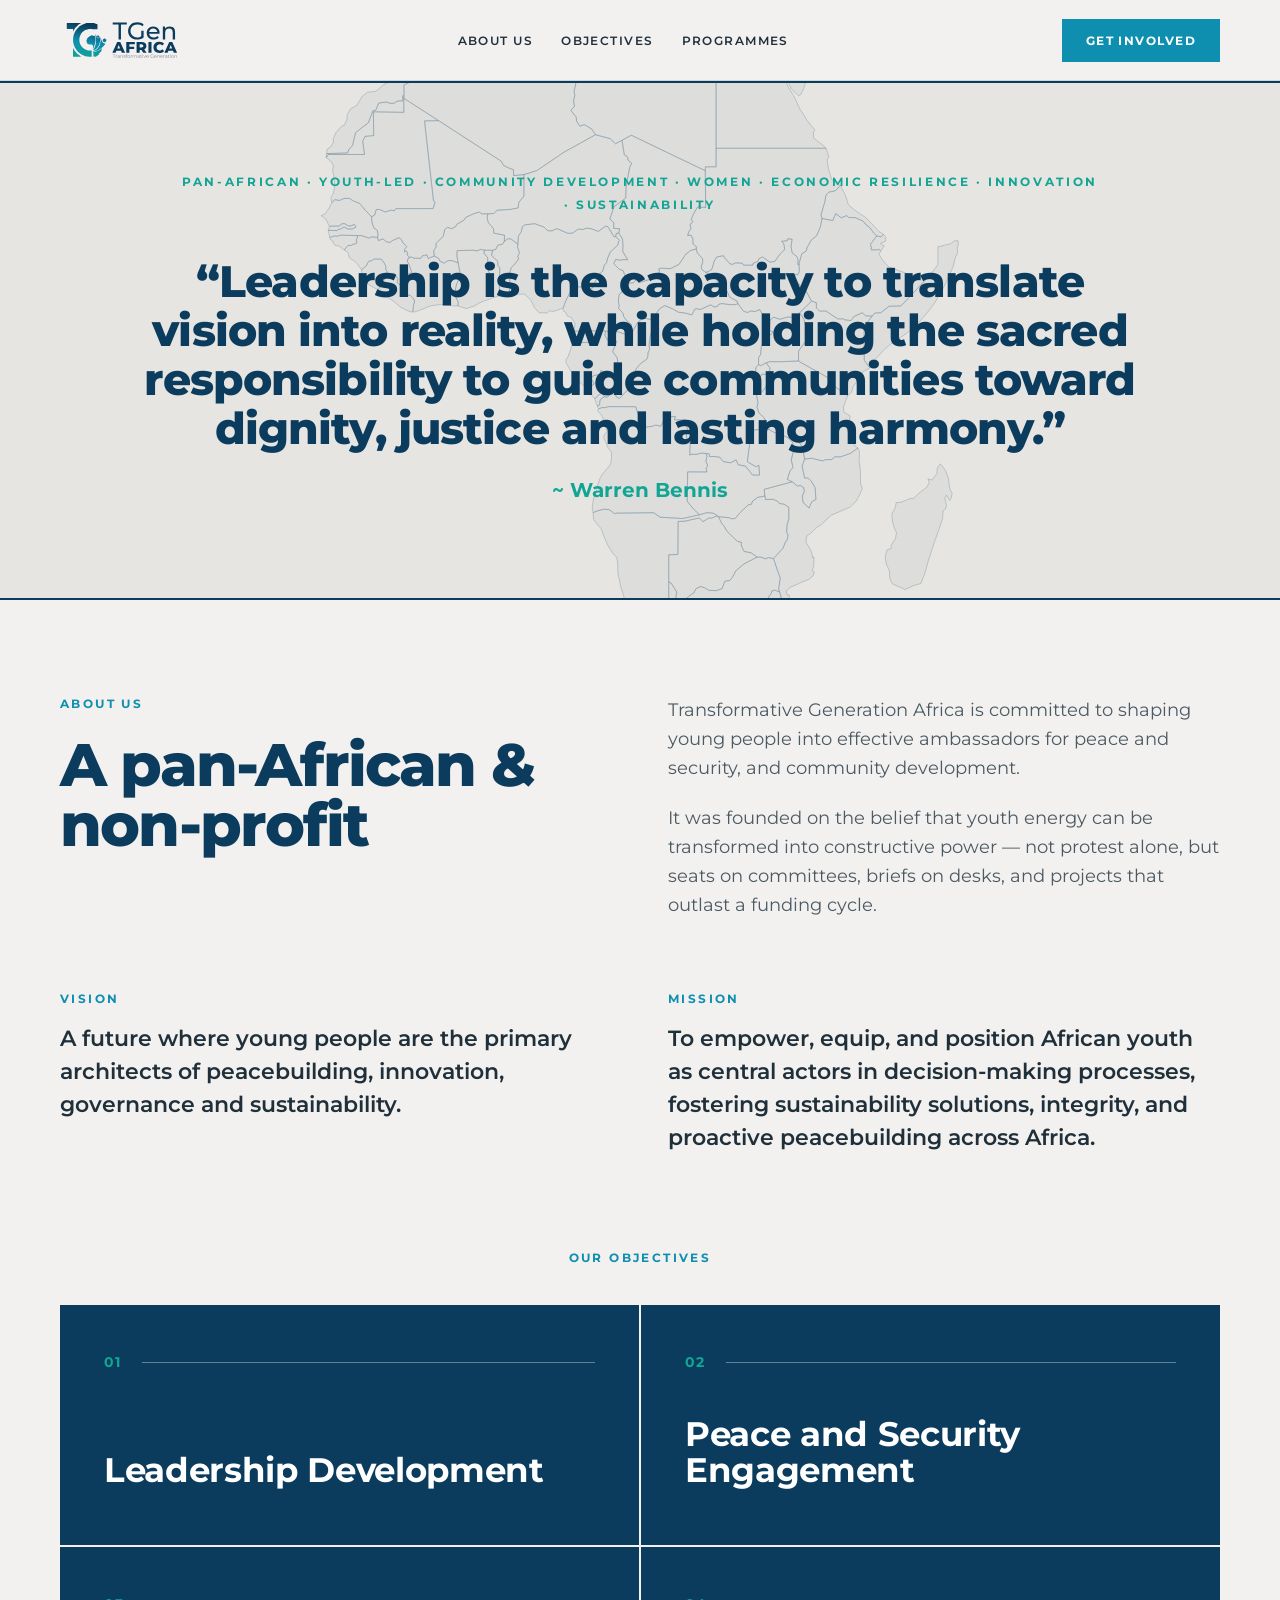
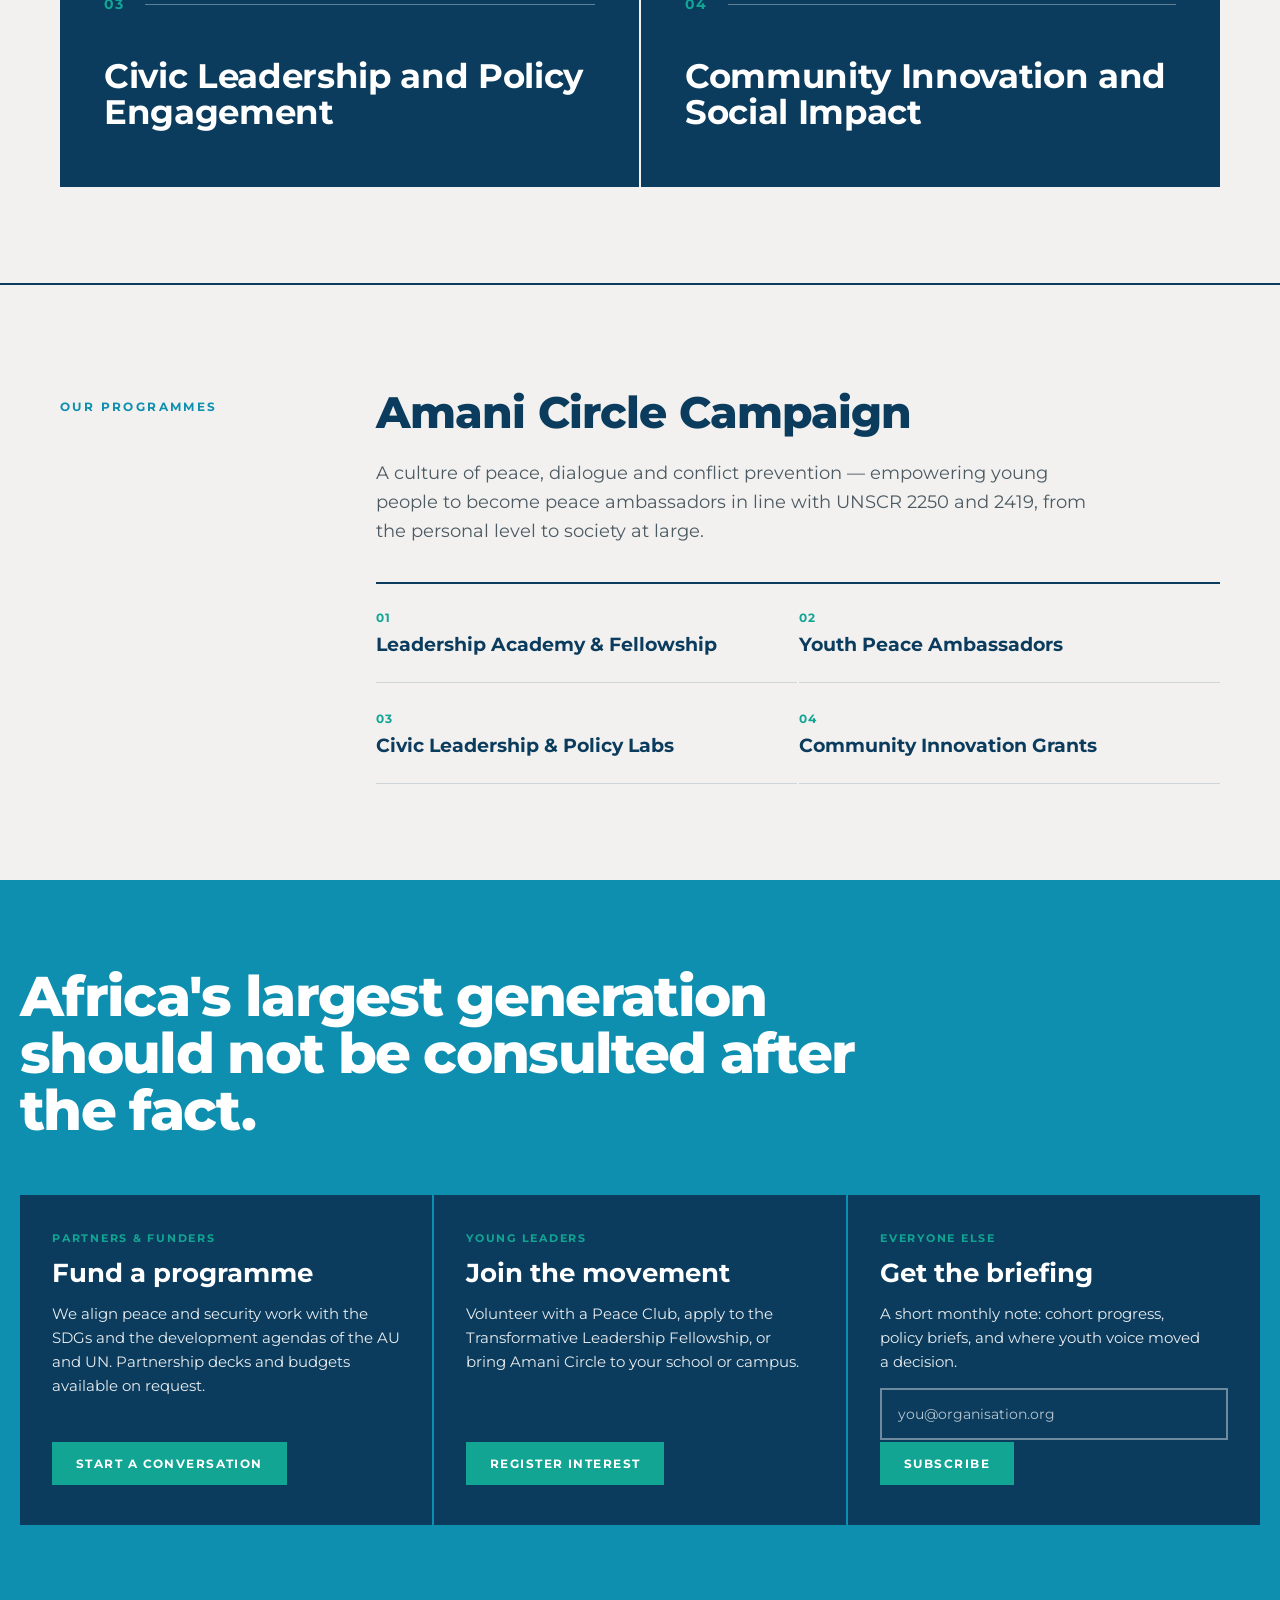
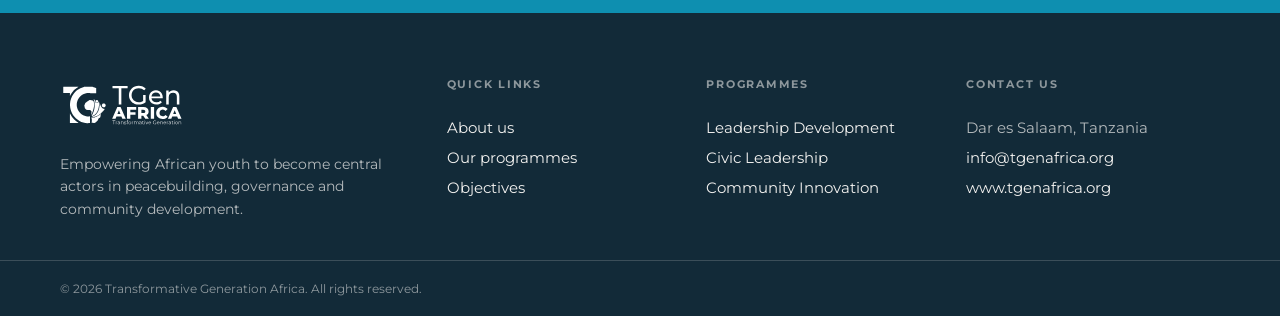
==== commit 3e9f7304: "Center header nav; set custom domain tgenafrica.co.tz - Nav links: justify-content center so About/O" ====
--- a/index.html
+++ b/index.html
@@ -5,7 +5,7 @@
 <meta name="viewport" content="width=device-width, initial-scale=1">
 <title>TGen Africa — Transformative Generation</title>
 <meta name="description" content="TGen Africa equips African youth to become central actors in peacebuilding, governance and community development across the continent.">
-<link rel="canonical" href="https://bupilipili.github.io/tgen-africa/">
+<link rel="canonical" href="https://tgenafrica.co.tz/">
 <meta name="theme-color" content="#0B3C5D">
 
 <link rel="icon" href="favicon.ico" sizes="any">
@@ -19,14 +19,14 @@
 <meta property="og:site_name" content="TGen Africa">
 <meta property="og:title" content="TGen Africa — Transformative Generation">
 <meta property="og:description" content="A pan-African, youth-led non-profit equipping young people as central actors in peacebuilding, governance and community development.">
-<meta property="og:url" content="https://bupilipili.github.io/tgen-africa/">
-<meta property="og:image" content="https://bupilipili.github.io/tgen-africa/assets/brand/og-card.png">
+<meta property="og:url" content="https://tgenafrica.co.tz/">
+<meta property="og:image" content="https://tgenafrica.co.tz/assets/brand/og-card.png">
 <meta property="og:image:width" content="1200">
 <meta property="og:image:height" content="630">
 <meta name="twitter:card" content="summary_large_image">
 <meta name="twitter:title" content="TGen Africa — Transformative Generation">
 <meta name="twitter:description" content="A pan-African, youth-led non-profit equipping young people as central actors in peacebuilding, governance and community development.">
-<meta name="twitter:image" content="https://bupilipili.github.io/tgen-africa/assets/brand/og-card.png">
+<meta name="twitter:image" content="https://tgenafrica.co.tz/assets/brand/og-card.png">
 
 <link rel="preconnect" href="https://fonts.googleapis.com">
 <link rel="preconnect" href="https://fonts.gstatic.com" crossorigin>
--- a/styles.css
+++ b/styles.css
@@ -45,7 +45,7 @@
 .hdr-in { display: flex; align-items: center; gap: 32px; padding: 14px 40px; max-width: 1240px; margin: 0 auto; }
 .logo-link { display: inline-flex; }
 .hdr-logo { height: 52px; width: auto; }
-.hdr-nav { display: flex; gap: 28px; flex: 1; font-size: 12px; font-weight: 600; letter-spacing: 0.12em; text-transform: uppercase; }
+.hdr-nav { display: flex; justify-content: center; gap: 28px; flex: 1; font-size: 12px; font-weight: 600; letter-spacing: 0.12em; text-transform: uppercase; }
 .hdr-nav a { color: var(--text); }
 .hdr-nav a:hover { color: var(--aqua); }
 
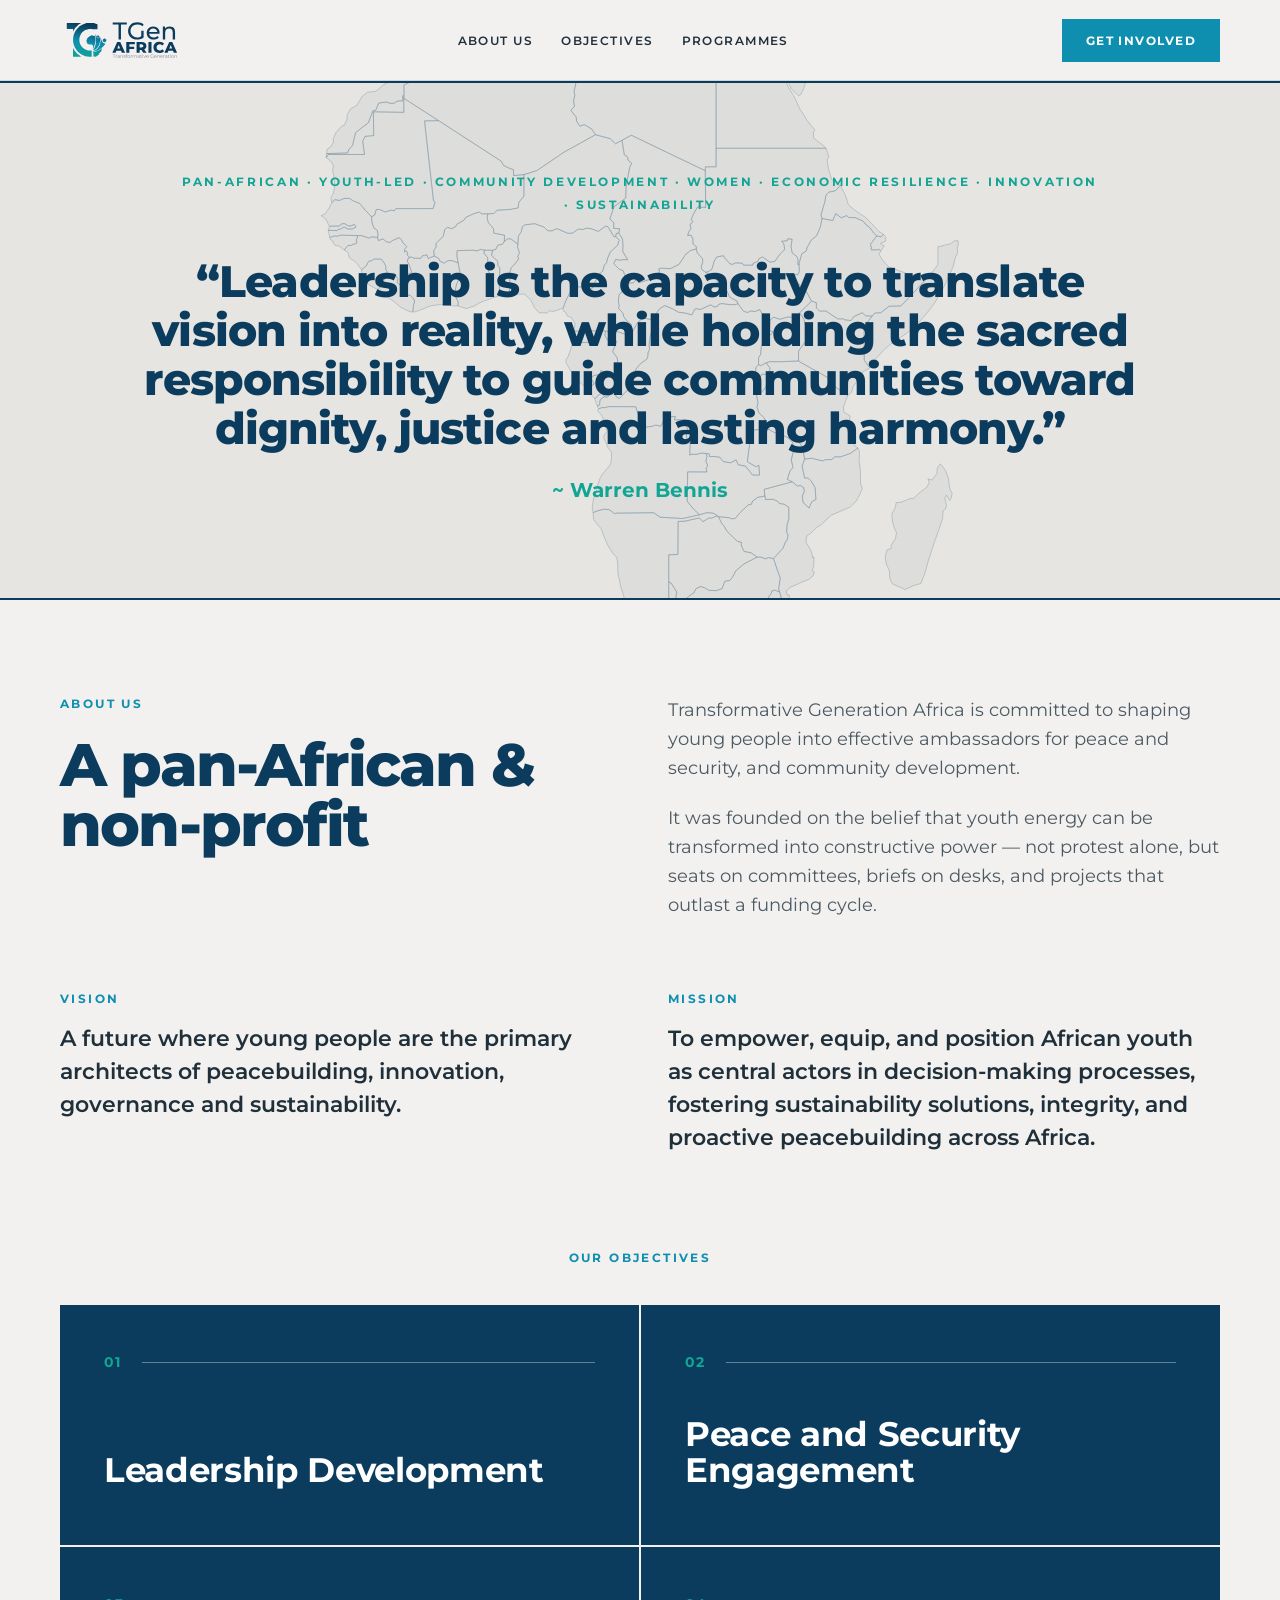
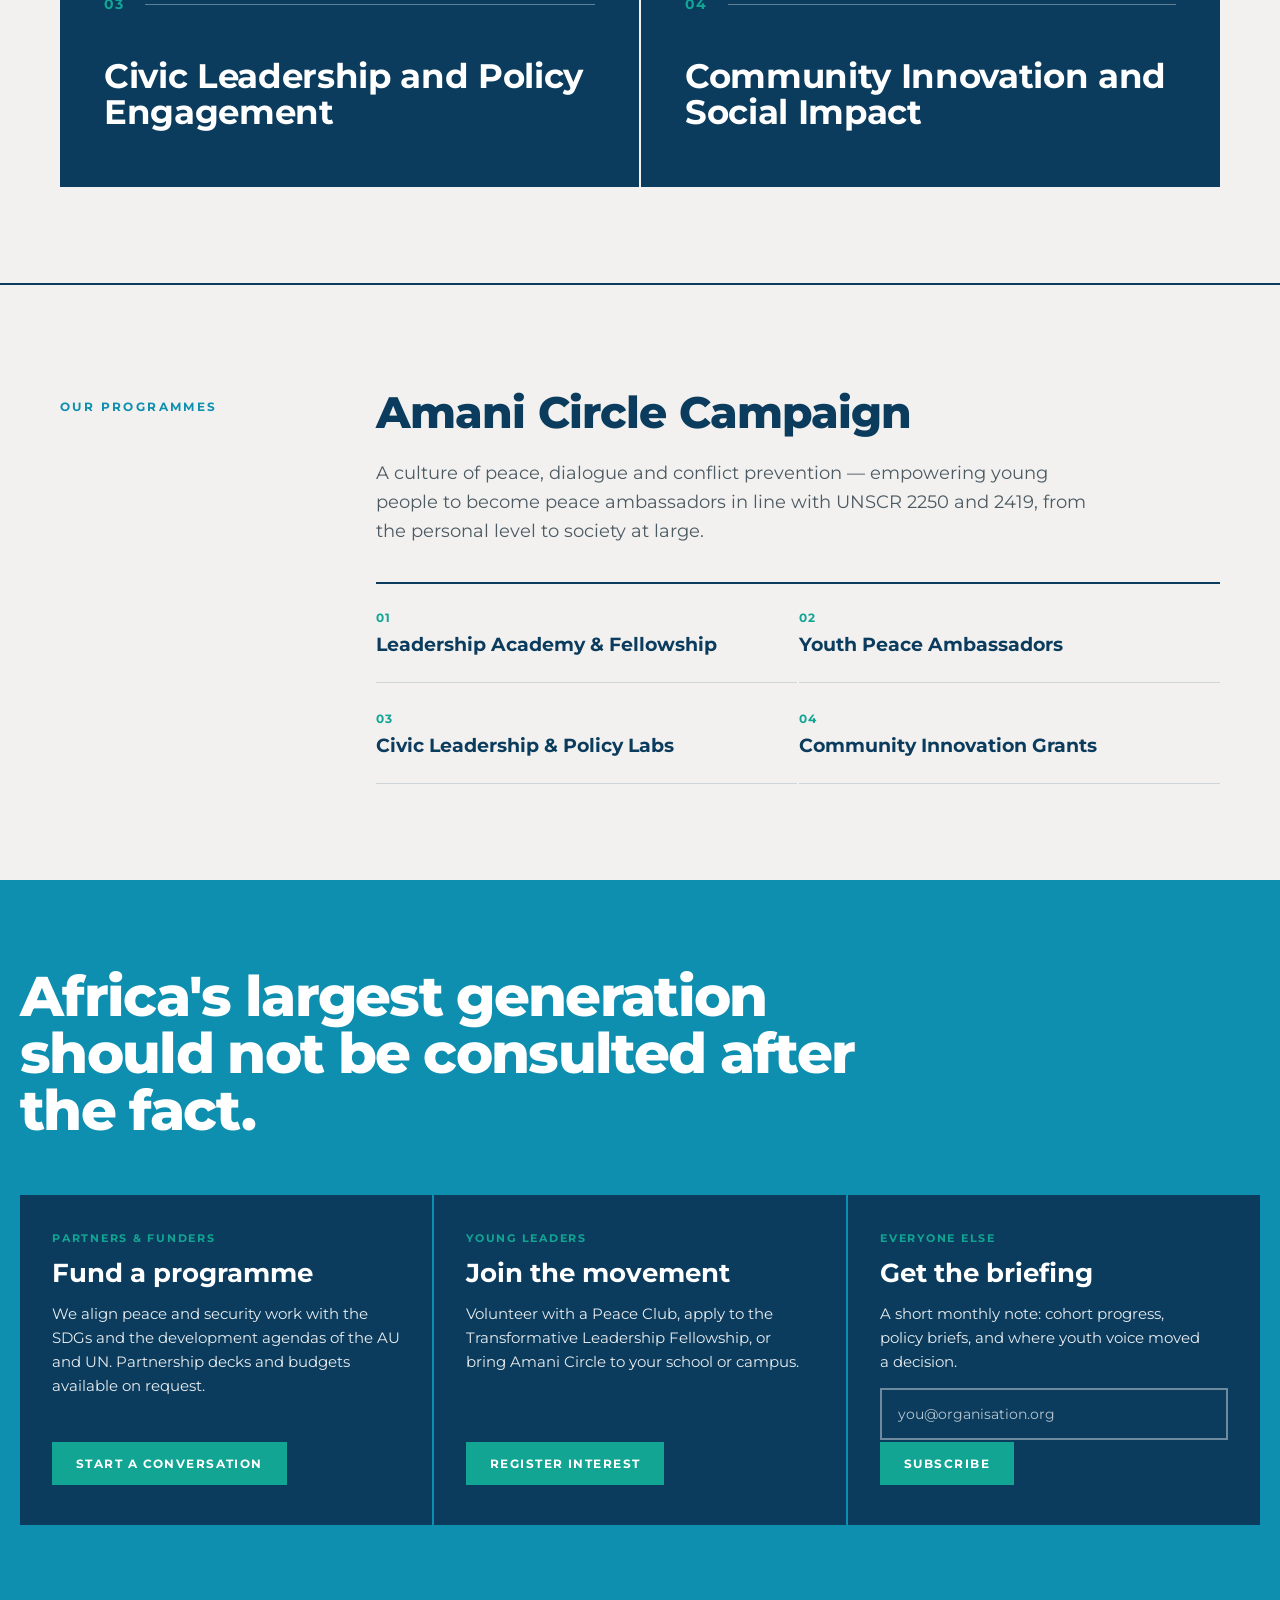
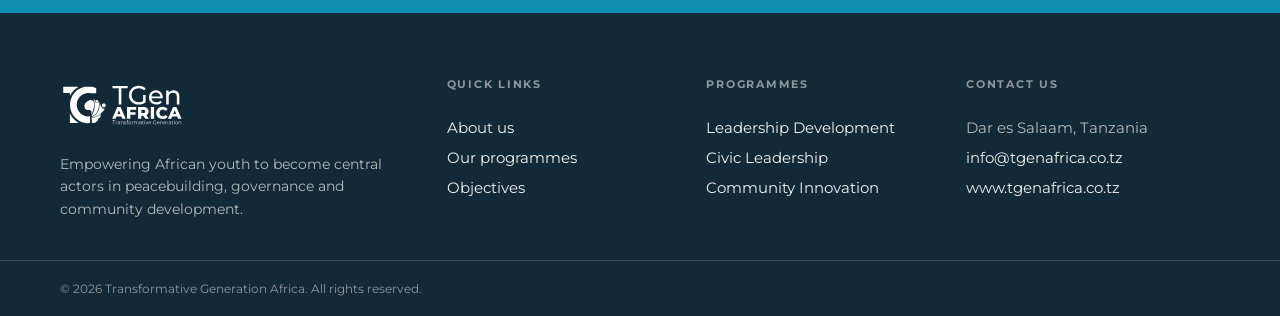
==== commit 1d70109a: "Use tgenafrica.co.tz for contact email and website Update the footer contact details (info@ and www)" ====
--- a/index.html
+++ b/index.html
@@ -195,13 +195,13 @@
           <div class="inv-kick">Partners &amp; funders</div>
           <div class="inv-t">Fund a programme</div>
           <p class="inv-b">We align peace and security work with the SDGs and the development agendas of the AU and UN. Partnership decks and budgets available on request.</p>
-          <a href="mailto:info@tgenafrica.org?subject=Partnership%20enquiry" class="btn btn-green">Start a conversation</a>
+          <a href="mailto:info@tgenafrica.co.tz?subject=Partnership%20enquiry" class="btn btn-green">Start a conversation</a>
         </div>
         <div class="inv-card reveal">
           <div class="inv-kick">Young leaders</div>
           <div class="inv-t">Join the movement</div>
           <p class="inv-b">Volunteer with a Peace Club, apply to the Transformative Leadership Fellowship, or bring Amani Circle to your school or campus.</p>
-          <a href="mailto:info@tgenafrica.org?subject=I%20want%20to%20join" class="btn btn-green">Register interest</a>
+          <a href="mailto:info@tgenafrica.co.tz?subject=I%20want%20to%20join" class="btn btn-green">Register interest</a>
         </div>
         <div class="inv-card reveal">
           <div class="inv-kick">Everyone else</div>
@@ -238,8 +238,8 @@
       <div class="foot-col">
         <div class="foot-col-l">Contact us</div>
         <span class="plain">Dar es Salaam, Tanzania</span>
-        <a href="mailto:info@tgenafrica.org">info@tgenafrica.org</a>
-        <a href="https://www.tgenafrica.org">www.tgenafrica.org</a>
+        <a href="mailto:info@tgenafrica.co.tz">info@tgenafrica.co.tz</a>
+        <a href="https://www.tgenafrica.co.tz">www.tgenafrica.co.tz</a>
       </div>
     </div>
     <div class="foot-bottom">
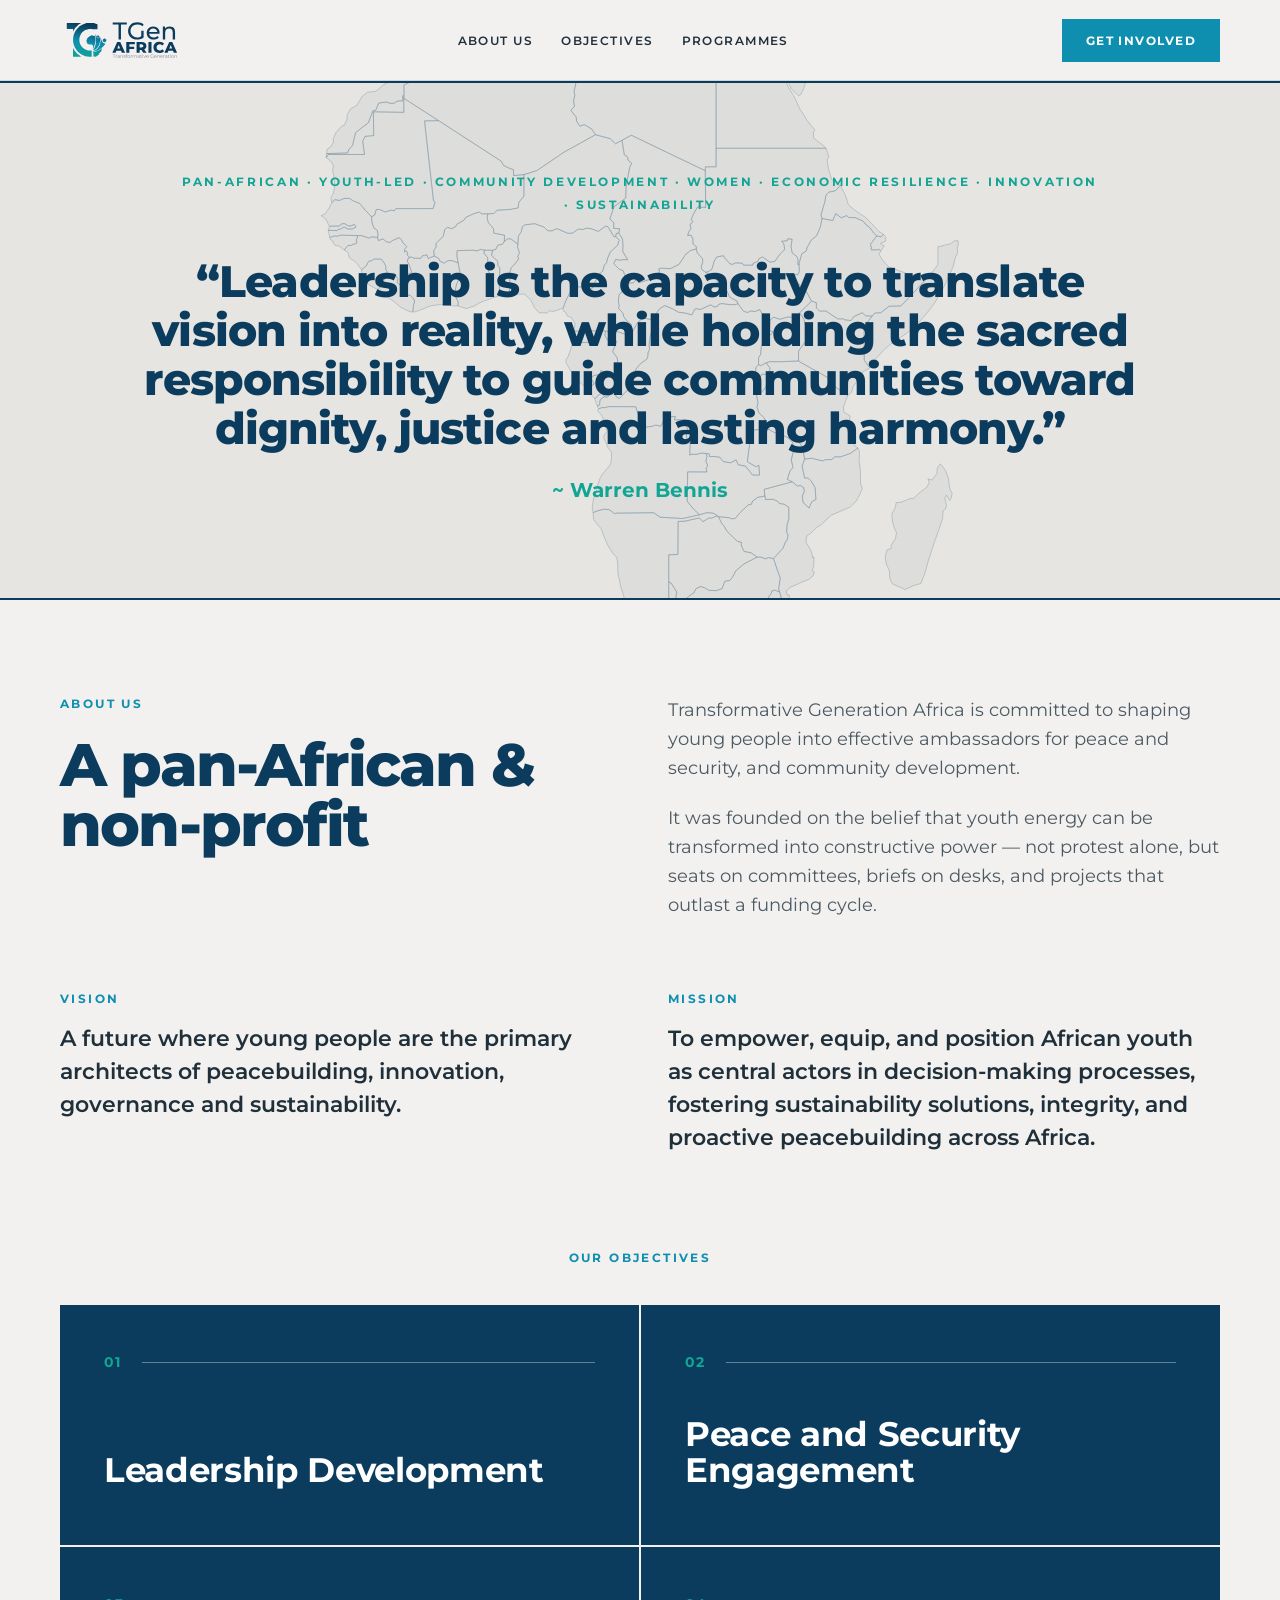
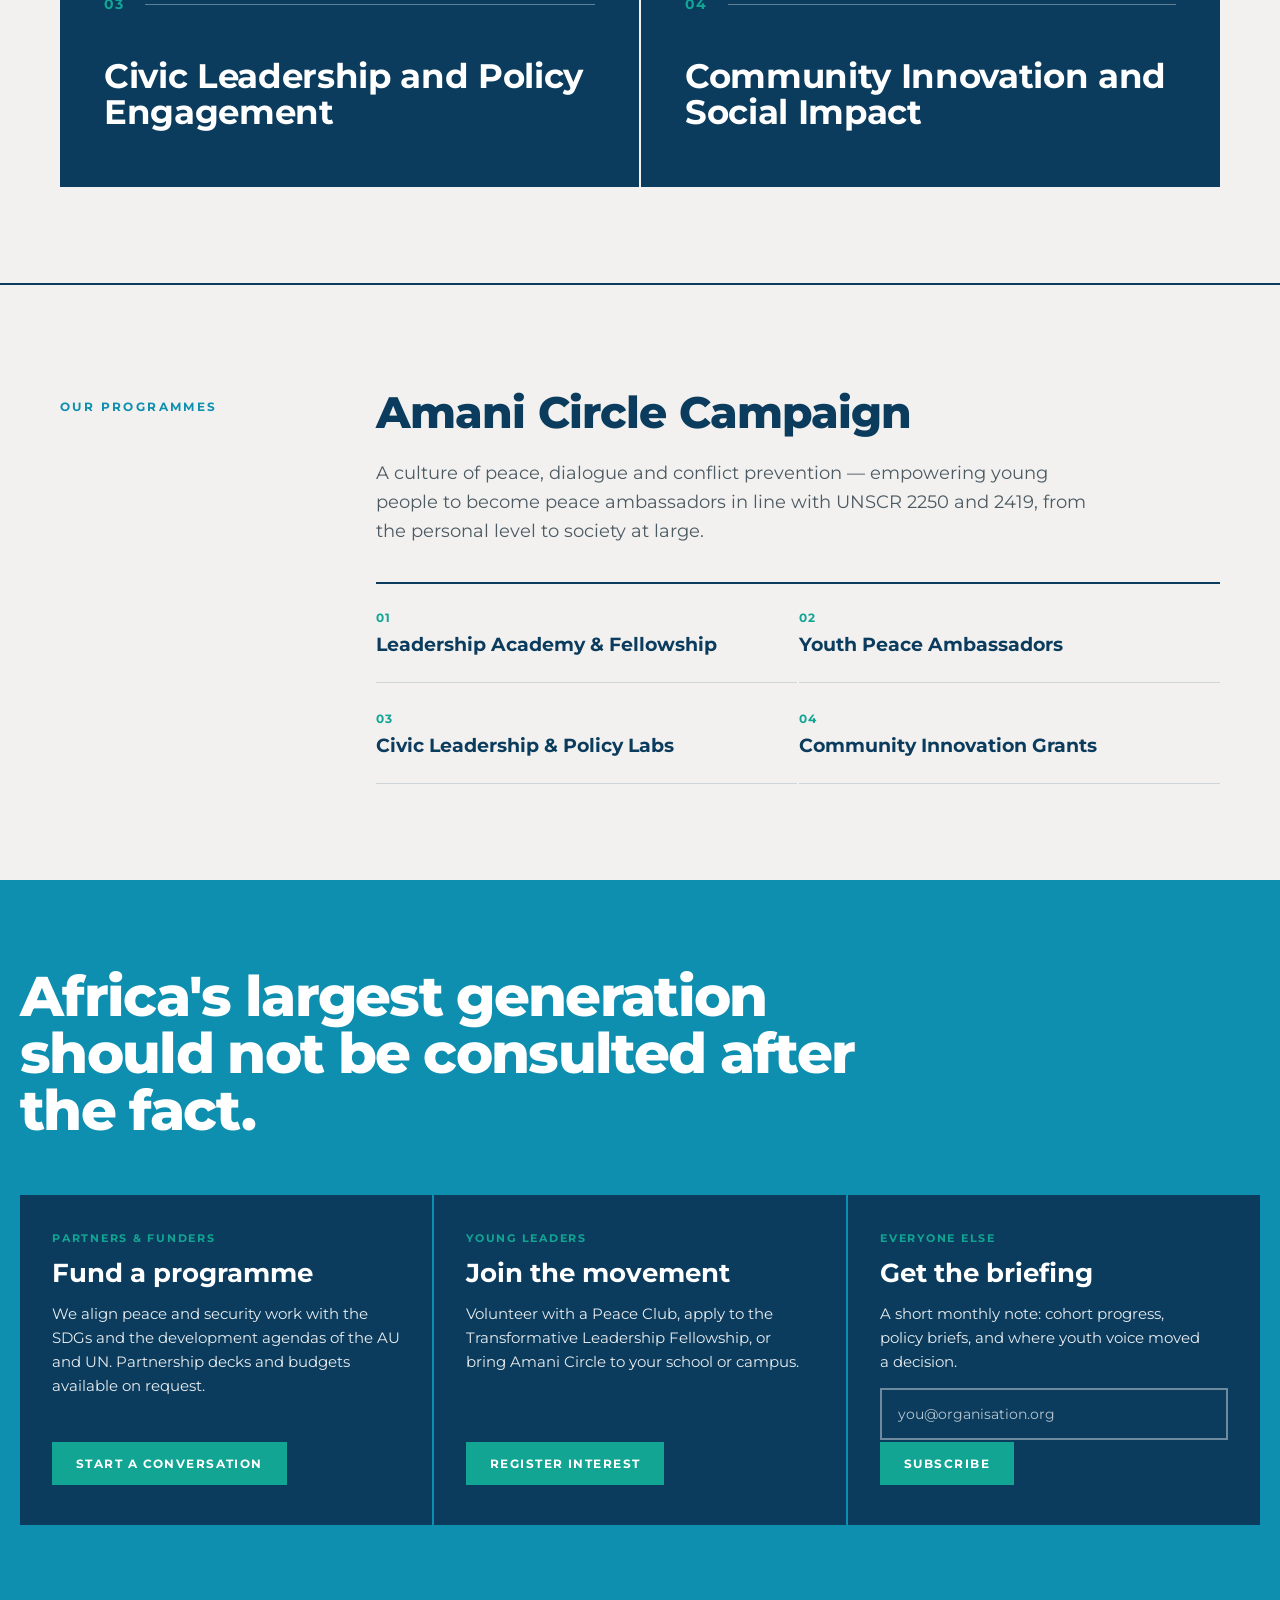
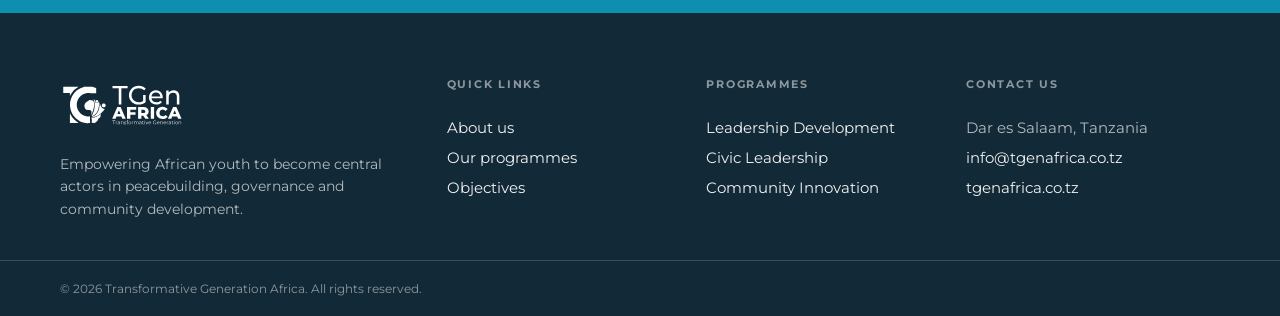
==== commit fd9a5574: "Make the site easier for Google to find and index Add robots.txt and sitemap.xml (and deploy them vi" ====
--- a/index.html
+++ b/index.html
@@ -28,6 +28,19 @@
 <meta name="twitter:description" content="A pan-African, youth-led non-profit equipping young people as central actors in peacebuilding, governance and community development.">
 <meta name="twitter:image" content="https://tgenafrica.co.tz/assets/brand/og-card.png">
 
+<script type="application/ld+json">
+{
+  "@context": "https://schema.org",
+  "@type": "NGO",
+  "name": "TGen Africa",
+  "alternateName": "Transformative Generation Africa",
+  "url": "https://tgenafrica.co.tz/",
+  "logo": "https://tgenafrica.co.tz/assets/brand/favicon-512.png",
+  "email": "info@tgenafrica.co.tz",
+  "description": "A pan-African, youth-led non-profit equipping young people as central actors in peacebuilding, governance and community development.",
+  "address": { "@type": "PostalAddress", "addressLocality": "Dar es Salaam", "addressCountry": "TZ" }
+}
+</script>
 <link rel="preconnect" href="https://fonts.googleapis.com">
 <link rel="preconnect" href="https://fonts.gstatic.com" crossorigin>
 <link href="https://fonts.googleapis.com/css2?family=Montserrat:wght@400;500;600;700;800&display=swap" rel="stylesheet">
@@ -239,7 +252,7 @@
         <div class="foot-col-l">Contact us</div>
         <span class="plain">Dar es Salaam, Tanzania</span>
         <a href="mailto:info@tgenafrica.co.tz">info@tgenafrica.co.tz</a>
-        <a href="https://www.tgenafrica.co.tz">www.tgenafrica.co.tz</a>
+        <a href="https://tgenafrica.co.tz/">tgenafrica.co.tz</a>
       </div>
     </div>
     <div class="foot-bottom">
--- a/styles.css
+++ b/styles.css
@@ -64,7 +64,7 @@
 .band-quote { position: relative; overflow: hidden; background: var(--surface); border-top: 2px solid var(--deep); border-bottom: 2px solid var(--deep); }
 .qmap { position: absolute; inset: 0; z-index: 0; display: flex; justify-content: center; align-items: center; pointer-events: none; }
 .qmap-float { display: contents; }
-.qmap svg { height: 130%; width: auto; opacity: 0.5; transform-origin: center; animation: qFloat 16s ease-in-out infinite alternate; }
+.qmap svg { height: 130%; width: auto; opacity: 0.5; transform-origin: center; animation: qFloat 9s ease-in-out infinite alternate; }
 .africa-geo path { fill: color-mix(in srgb, var(--deep) 8%, transparent); stroke: color-mix(in srgb, var(--deep) 40%, transparent); stroke-width: 1; vector-effect: non-scaling-stroke; stroke-linejoin: round; }
 .qmap-in { position: relative; z-index: 1; padding: 88px 0 96px; }
 .band-quote.is-centered .qmap-in { text-align: center; }
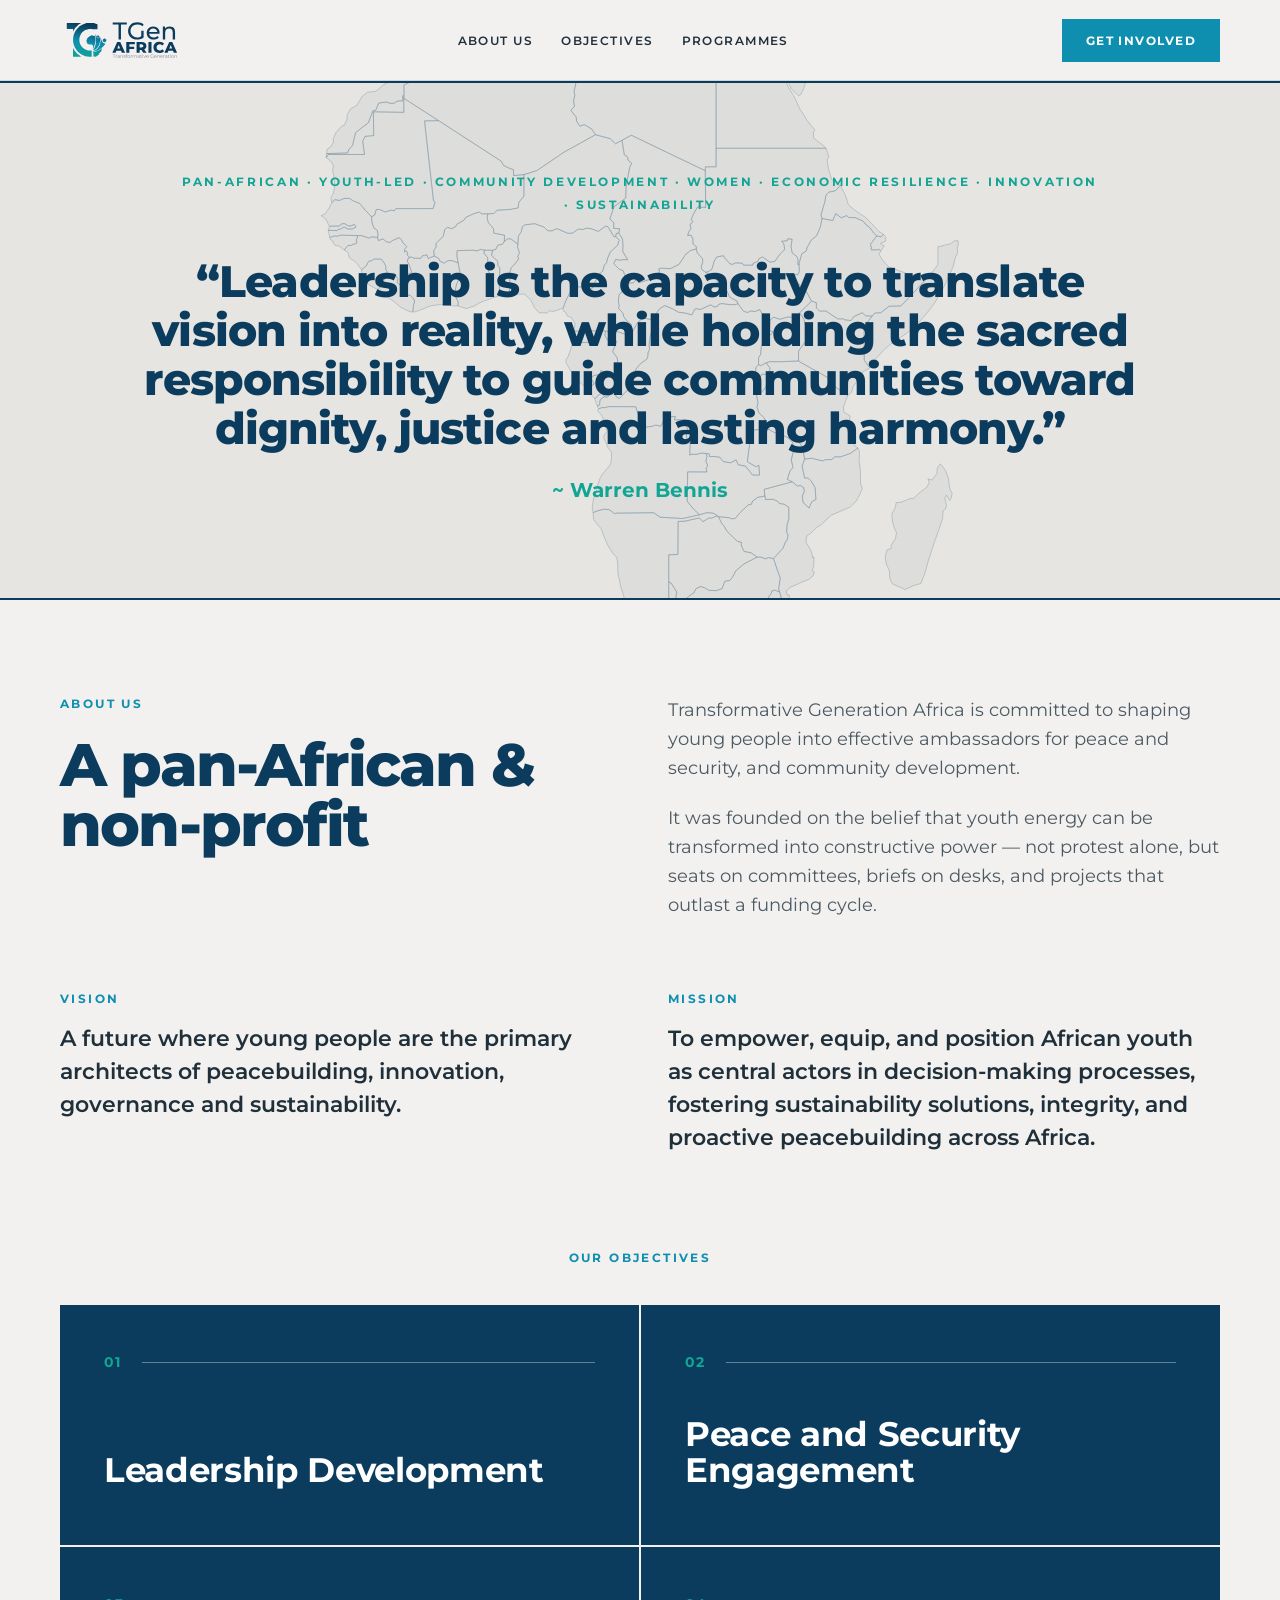
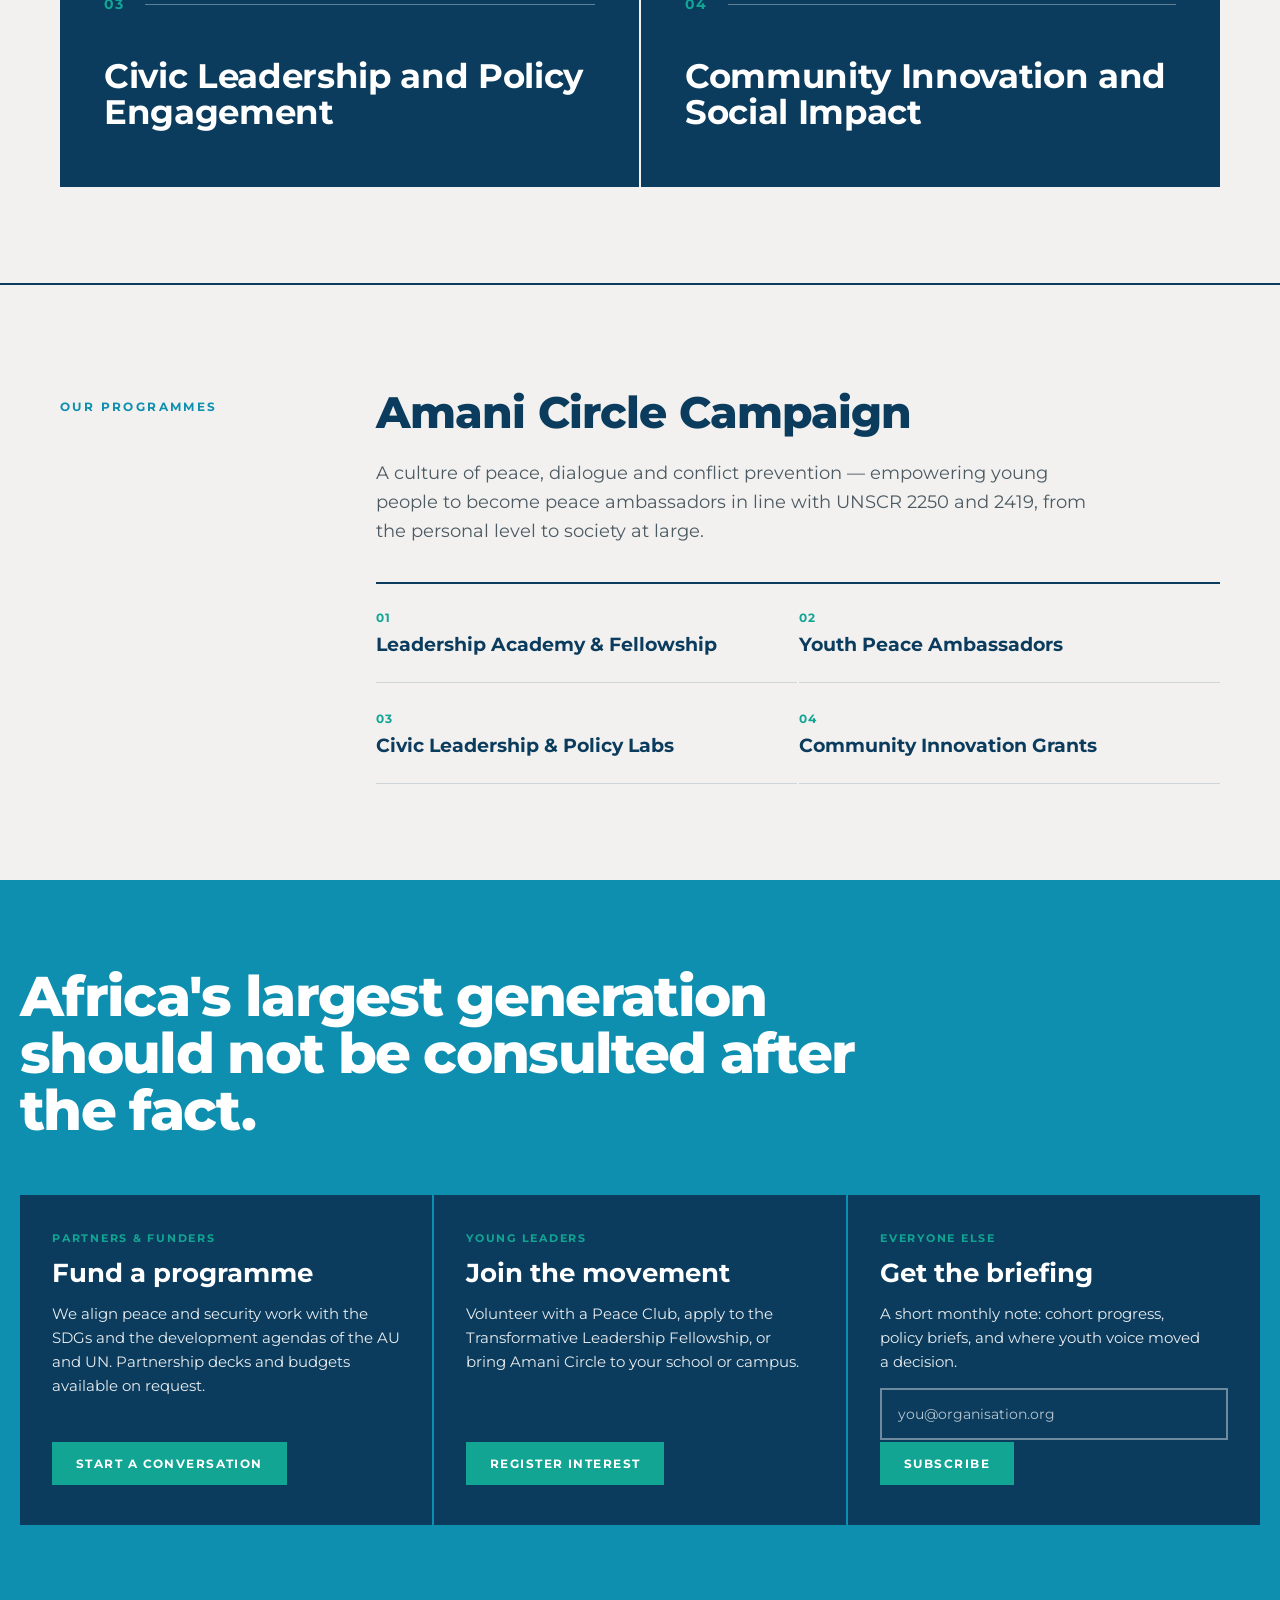
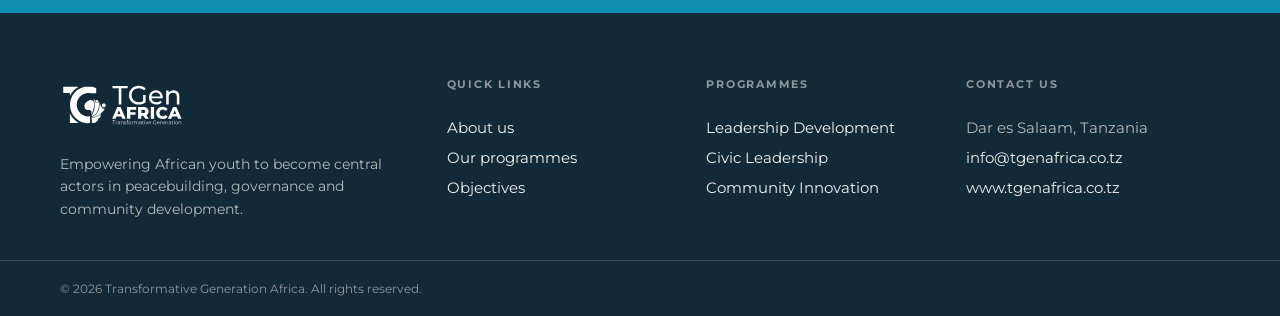
==== commit fd31b806: "Add SEO basics: robots.txt, sitemap.xml, Organization schema - robots.txt allows all crawlers and po" ====
--- a/index.html
+++ b/index.html
@@ -28,23 +28,32 @@
 <meta name="twitter:description" content="A pan-African, youth-led non-profit equipping young people as central actors in peacebuilding, governance and community development.">
 <meta name="twitter:image" content="https://tgenafrica.co.tz/assets/brand/og-card.png">
 
+<link rel="preconnect" href="https://fonts.googleapis.com">
+<link rel="preconnect" href="https://fonts.gstatic.com" crossorigin>
+<link href="https://fonts.googleapis.com/css2?family=Montserrat:wght@400;500;600;700;800&display=swap" rel="stylesheet">
+<link rel="stylesheet" href="styles.css">
+
 <script type="application/ld+json">
 {
   "@context": "https://schema.org",
   "@type": "NGO",
-  "name": "TGen Africa",
-  "alternateName": "Transformative Generation Africa",
+  "name": "Transformative Generation Africa",
+  "alternateName": "TGen Africa",
   "url": "https://tgenafrica.co.tz/",
   "logo": "https://tgenafrica.co.tz/assets/brand/favicon-512.png",
+  "image": "https://tgenafrica.co.tz/assets/brand/og-card.png",
   "email": "info@tgenafrica.co.tz",
   "description": "A pan-African, youth-led non-profit equipping young people as central actors in peacebuilding, governance and community development.",
-  "address": { "@type": "PostalAddress", "addressLocality": "Dar es Salaam", "addressCountry": "TZ" }
+  "foundingLocation": "Dar es Salaam, Tanzania",
+  "address": {
+    "@type": "PostalAddress",
+    "addressLocality": "Dar es Salaam",
+    "addressCountry": "TZ"
+  },
+  "areaServed": "Africa"
 }
 </script>
-<link rel="preconnect" href="https://fonts.googleapis.com">
-<link rel="preconnect" href="https://fonts.gstatic.com" crossorigin>
-<link href="https://fonts.googleapis.com/css2?family=Montserrat:wght@400;500;600;700;800&display=swap" rel="stylesheet">
-<link rel="stylesheet" href="styles.css">
+
 <script>
   /* JS-available flag set before first paint; the scroll-reveal start state
      is scoped to .js so content still shows if JS is off or fails. */
@@ -252,7 +261,7 @@
         <div class="foot-col-l">Contact us</div>
         <span class="plain">Dar es Salaam, Tanzania</span>
         <a href="mailto:info@tgenafrica.co.tz">info@tgenafrica.co.tz</a>
-        <a href="https://tgenafrica.co.tz/">tgenafrica.co.tz</a>
+        <a href="https://www.tgenafrica.co.tz">www.tgenafrica.co.tz</a>
       </div>
     </div>
     <div class="foot-bottom">
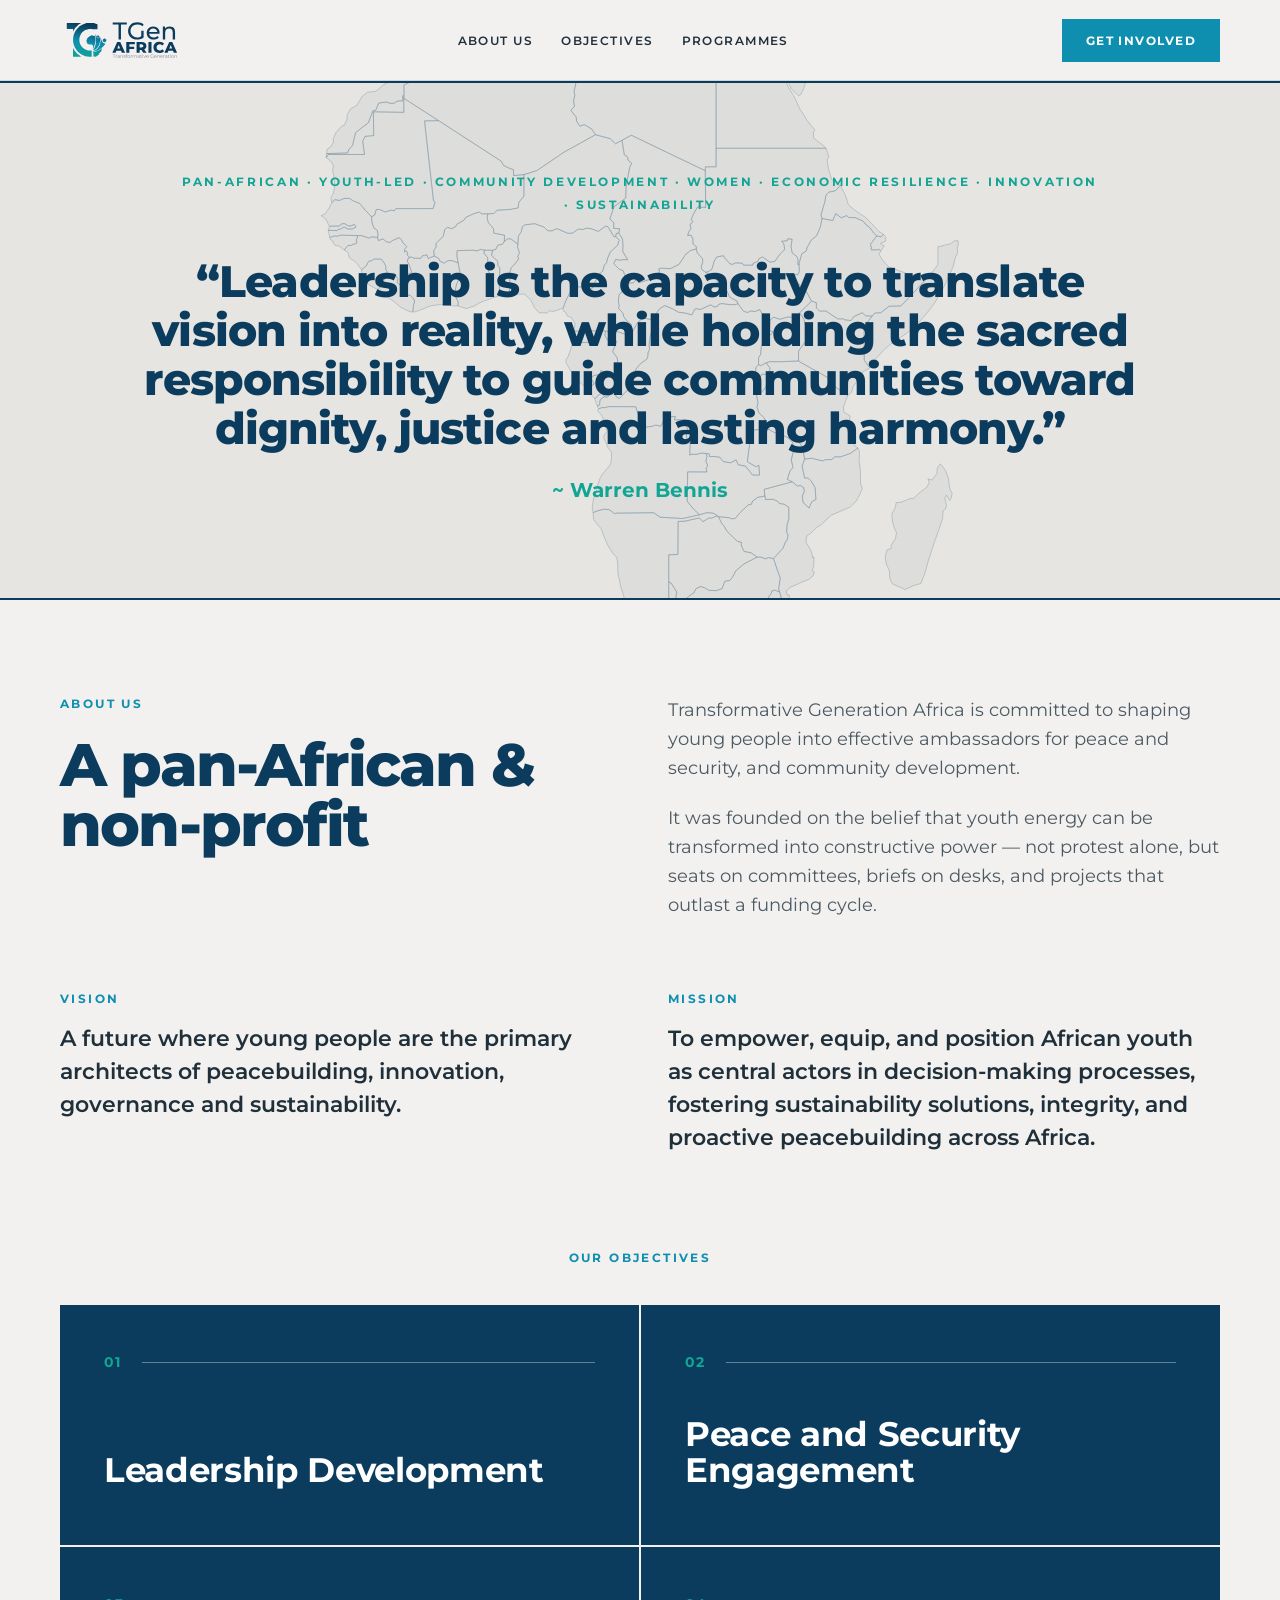
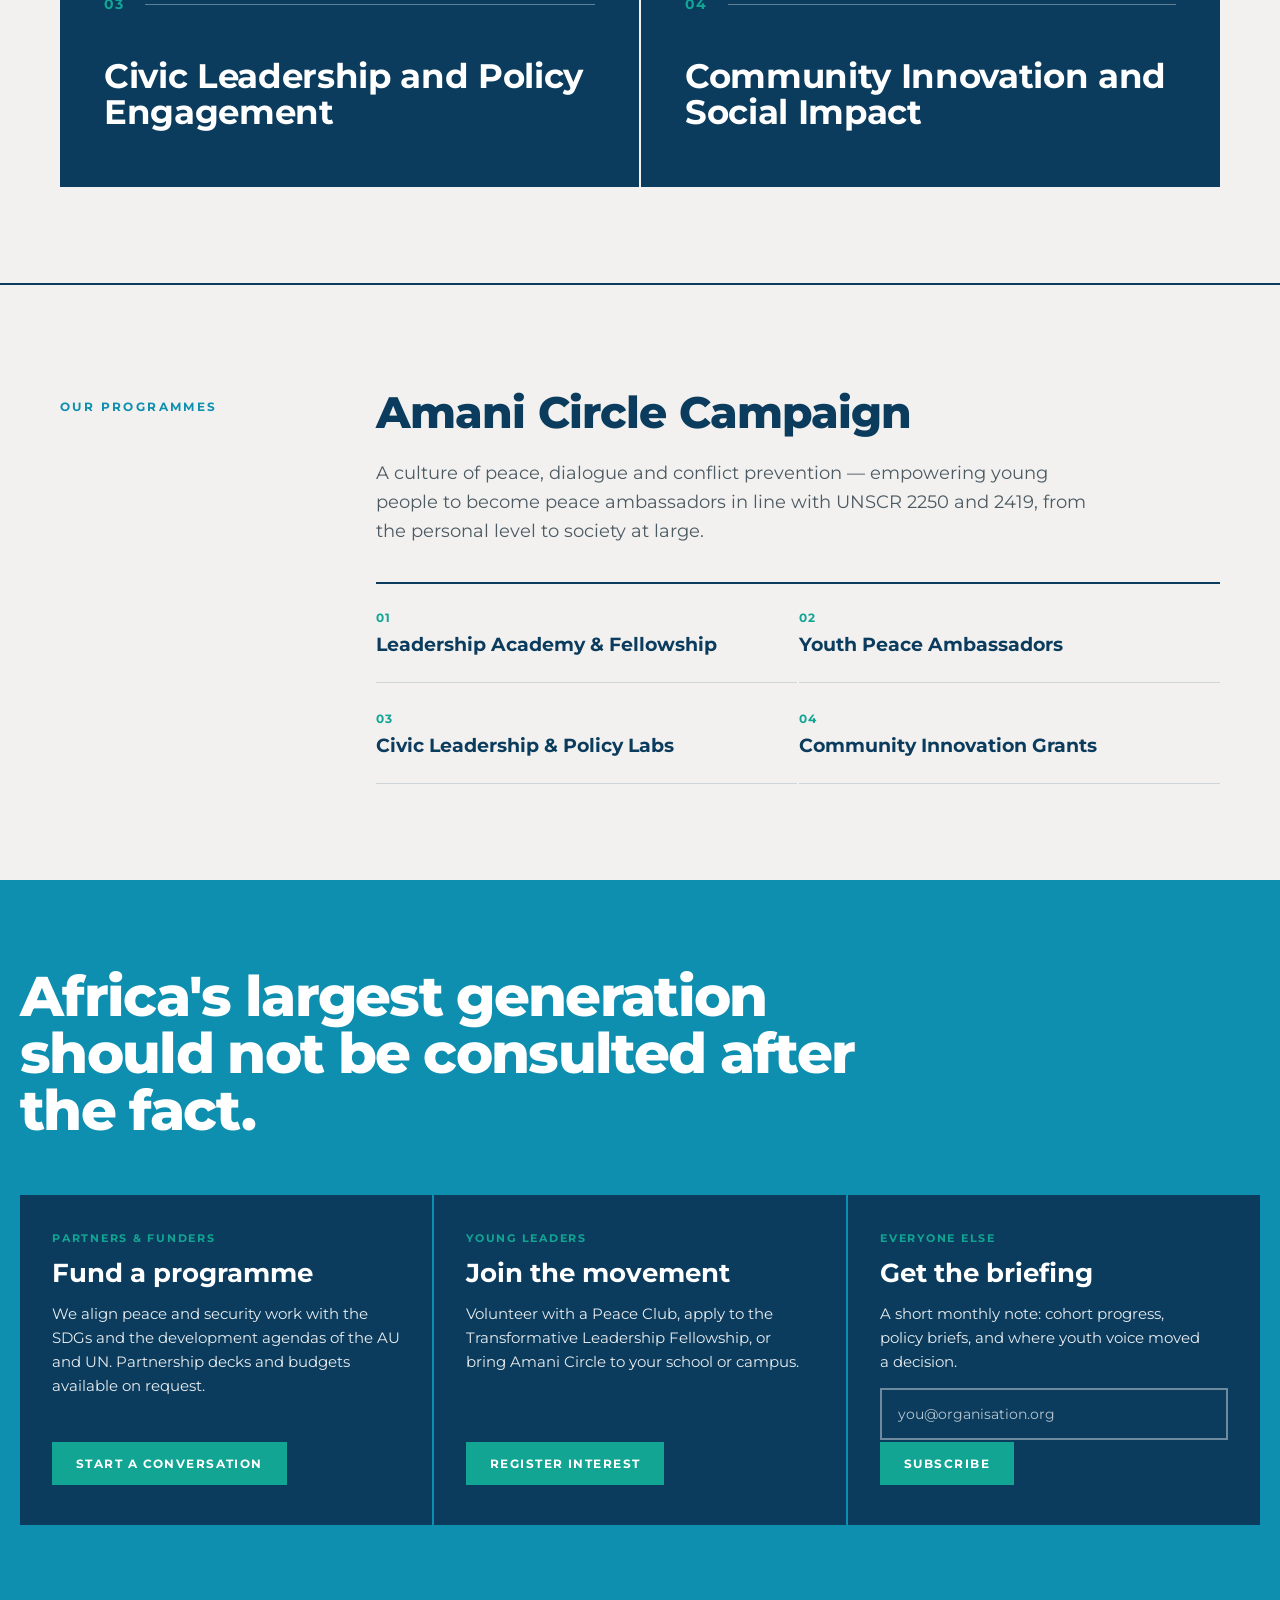
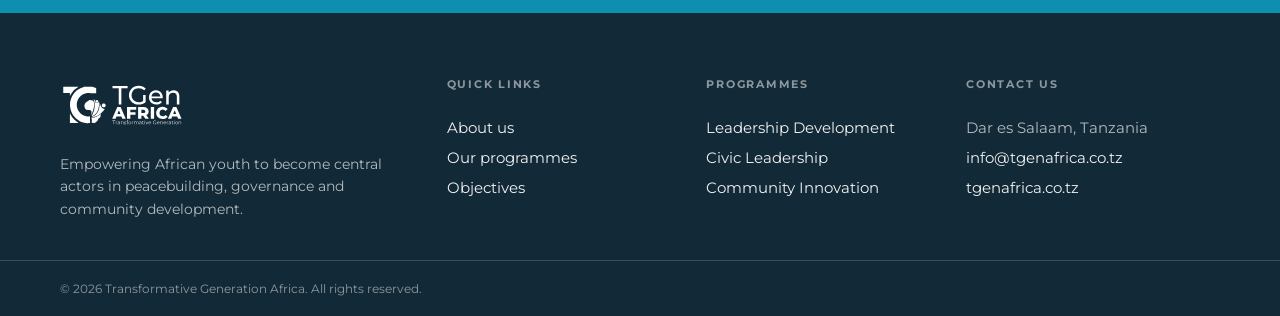
==== commit a90f7ac2: "Merge main: keep main's sitemap and structured data Co-Authored-By: Claude Opus 5.5 <noreply@anthrop" ====
--- a/index.html
+++ b/index.html
@@ -261,7 +261,7 @@
         <div class="foot-col-l">Contact us</div>
         <span class="plain">Dar es Salaam, Tanzania</span>
         <a href="mailto:info@tgenafrica.co.tz">info@tgenafrica.co.tz</a>
-        <a href="https://www.tgenafrica.co.tz">www.tgenafrica.co.tz</a>
+        <a href="https://tgenafrica.co.tz/">tgenafrica.co.tz</a>
       </div>
     </div>
     <div class="foot-bottom">
